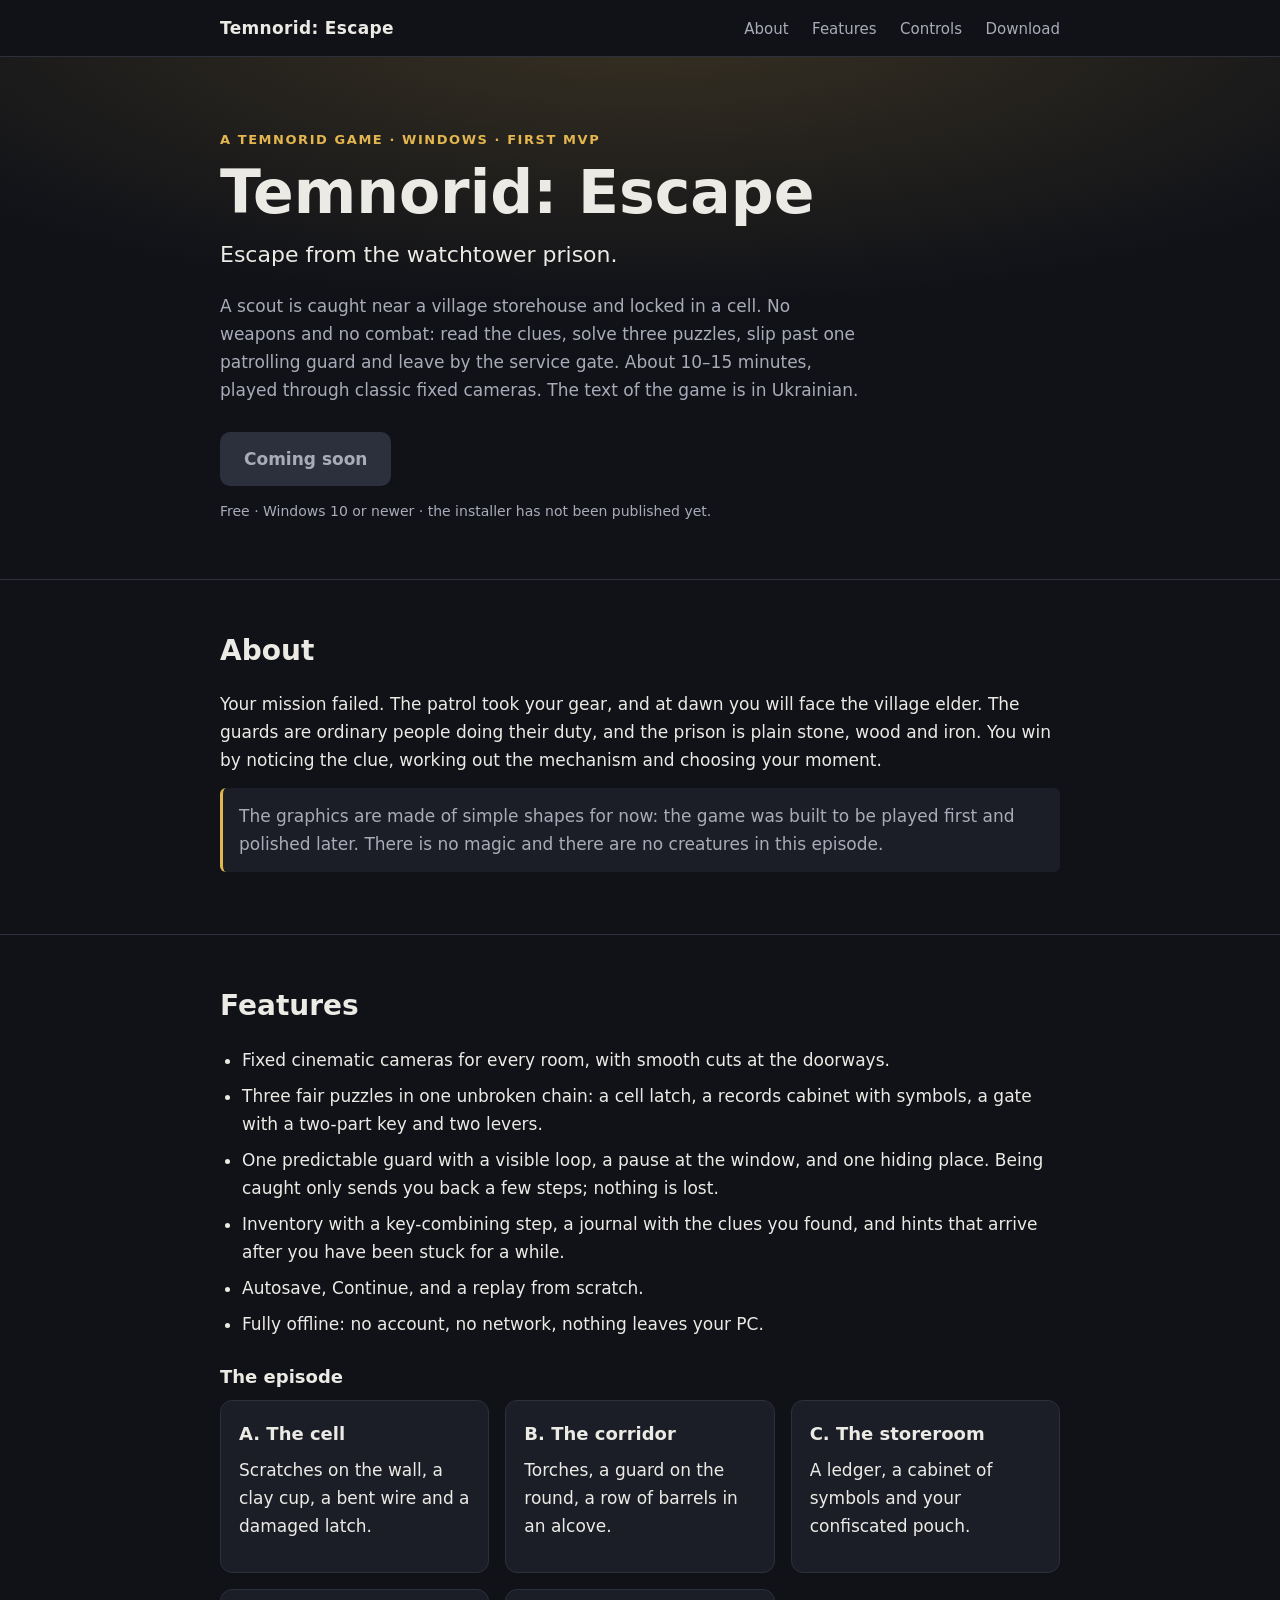
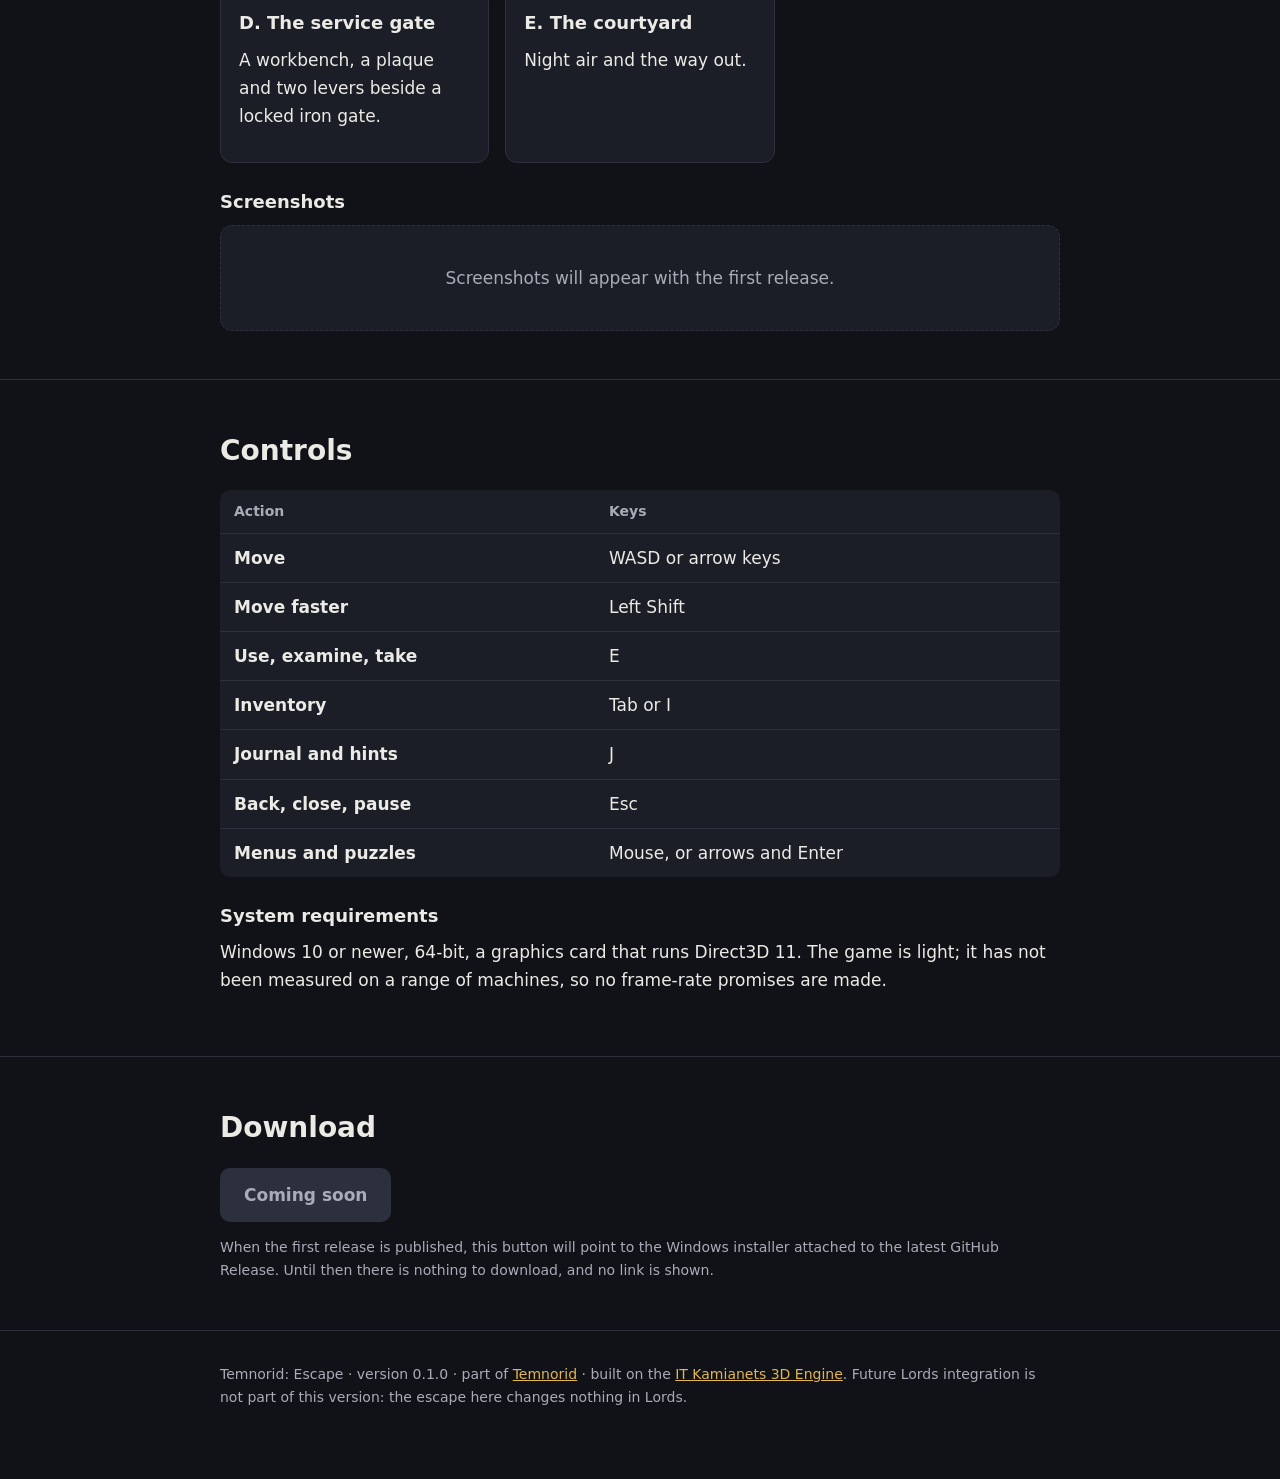
==== docs/index.html @ 3f3fd8db "Initial release of Temnorid escape" ====
<!doctype html>
<html lang="en">
<head>
	<meta charset="utf-8">
	<meta name="viewport" content="width=device-width, initial-scale=1">
	<title>Temnorid: Escape</title>
	<meta name="description" content="Temnorid: Escape is a short offline adventure: a captured scout escapes a watchtower prison through clues, three puzzles and one patrolling guard, seen through fixed cinematic cameras. No weapons, no combat.">
	<link rel="canonical" href="https://escape.temnorid.com/">
	<meta property="og:type" content="website">
	<meta property="og:title" content="Temnorid: Escape">
	<meta property="og:description" content="Escape from the watchtower prison.">
	<meta property="og:url" content="https://escape.temnorid.com/">
	<meta name="theme-color" content="#101218">
	<style>
		:root { --accent: #e3b64f; --bg: #101218; --panel: #1b1e27; --line: #2c303c; --text: #eceae4; --muted: #a9acb8; }
		* { box-sizing: border-box; }
		html { scroll-behavior: smooth; }
		body { margin: 0; background: var(--bg); color: var(--text); font: 17px/1.65 system-ui, -apple-system, "Segoe UI", Roboto, sans-serif; }
		a { color: var(--accent); }
		.wrap { max-width: 880px; margin: 0 auto; padding: 0 20px; }
		header.site { border-bottom: 1px solid var(--line); }
		header.site .wrap { display: flex; align-items: center; justify-content: space-between; padding-top: 14px; padding-bottom: 14px; }
		.brand { font-weight: 700; color: var(--text); text-decoration: none; letter-spacing: .02em; }
		nav a { margin-left: 18px; color: var(--muted); text-decoration: none; font-size: 15px; }
		nav a:hover { color: var(--text); }
		.hero { padding: 72px 0 56px; border-bottom: 1px solid var(--line); background: radial-gradient(900px 300px at 50% -10%, color-mix(in srgb, var(--accent) 20%, transparent), transparent); }
		.eyebrow { color: var(--accent); font-weight: 700; letter-spacing: .12em; text-transform: uppercase; font-size: 13px; margin: 0 0 10px; }
		h1 { font-size: clamp(36px, 7vw, 60px); line-height: 1.08; margin: 0 0 12px; }
		.tagline { font-size: 22px; margin: 0 0 18px; }
		.lead { color: var(--muted); max-width: 640px; margin: 0 0 28px; }
		.btn { display: inline-block; background: var(--accent); color: #101218; font-weight: 700; padding: 13px 24px; border-radius: 10px; text-decoration: none; }
		.btn[aria-disabled="true"] { background: var(--line); color: var(--muted); cursor: not-allowed; }
		.fine { color: var(--muted); font-size: 14px; margin: 14px 0 0; }
		section { padding: 48px 0; border-bottom: 1px solid var(--line); }
		h2 { font-size: 28px; margin: 0 0 16px; }
		h3 { font-size: 18px; margin: 24px 0 8px; }
		p { margin: 0 0 14px; }
		ol, ul { padding-left: 22px; margin: 0 0 14px; }
		li { margin-bottom: 8px; }
		table { width: 100%; border-collapse: collapse; background: var(--panel); border-radius: 10px; overflow: hidden; }
		th, td { text-align: left; padding: 10px 14px; border-bottom: 1px solid var(--line); vertical-align: top; }
		th { color: var(--muted); font-weight: 600; font-size: 14px; }
		tr:last-child td { border-bottom: 0; }
		td:first-child { white-space: nowrap; font-weight: 600; }
		.cards { display: grid; gap: 16px; grid-template-columns: repeat(auto-fit, minmax(230px, 1fr)); }
		.card { background: var(--panel); border: 1px solid var(--line); border-radius: 12px; padding: 18px; }
		.card h3 { margin-top: 0; }
		.shot { background: var(--panel); border: 1px dashed var(--line); border-radius: 12px; padding: 38px 18px; text-align: center; color: var(--muted); }
		.note { background: var(--panel); border-left: 3px solid var(--accent); padding: 14px 16px; border-radius: 6px; color: var(--muted); }
		footer { padding: 32px 0 56px; color: var(--muted); font-size: 14px; }
		:focus-visible { outline: 2px solid var(--accent); outline-offset: 3px; }
		@media (max-width: 560px) { nav a:not(:last-child) { display: none; } }
	</style>
</head>
<body>
	<header class="site">
		<div class="wrap">
			<a class="brand" href="./">Temnorid: Escape</a>
			<nav aria-label="Main menu">
				<a href="#about">About</a>
				<a href="#features">Features</a>
				<a href="#controls">Controls</a>
				<a href="#download">Download</a>
			</nav>
		</div>
	</header>

	<main>
		<div class="hero">
			<div class="wrap">
				<p class="eyebrow">A Temnorid game · Windows · first MVP</p>
				<h1>Temnorid: Escape</h1>
				<p class="tagline">Escape from the watchtower prison.</p>
				<p class="lead">A scout is caught near a village storehouse and locked in a cell. No weapons and no combat: read the clues, solve three puzzles, slip past one patrolling guard and leave by the service gate. About 10–15 minutes, played through classic fixed cameras. The text of the game is in Ukrainian.</p>
				<a class="btn" href="#download" aria-disabled="true">Coming soon</a>
				<p class="fine">Free · Windows 10 or newer · the installer has not been published yet.</p>
			</div>
		</div>

		<section id="about">
			<div class="wrap">
				<h2>About</h2>
				<p>Your mission failed. The patrol took your gear, and at dawn you will face the village elder. The guards are ordinary people doing their duty, and the prison is plain stone, wood and iron. You win by noticing the clue, working out the mechanism and choosing your moment.</p>
				<p class="note">The graphics are made of simple shapes for now: the game was built to be played first and polished later. There is no magic and there are no creatures in this episode.</p>
			</div>
		</section>

		<section id="features">
			<div class="wrap">
				<h2>Features</h2>
				<ul>
					<li>Fixed cinematic cameras for every room, with smooth cuts at the doorways.</li>
					<li>Three fair puzzles in one unbroken chain: a cell latch, a records cabinet with symbols, a gate with a two-part key and two levers.</li>
					<li>One predictable guard with a visible loop, a pause at the window, and one hiding place. Being caught only sends you back a few steps; nothing is lost.</li>
					<li>Inventory with a key-combining step, a journal with the clues you found, and hints that arrive after you have been stuck for a while.</li>
					<li>Autosave, Continue, and a replay from scratch.</li>
					<li>Fully offline: no account, no network, nothing leaves your PC.</li>
				</ul>
				<h3>The episode</h3>
				<div class="cards">
					<div class="card"><h3>A. The cell</h3><p>Scratches on the wall, a clay cup, a bent wire and a damaged latch.</p></div>
					<div class="card"><h3>B. The corridor</h3><p>Torches, a guard on the round, a row of barrels in an alcove.</p></div>
					<div class="card"><h3>C. The storeroom</h3><p>A ledger, a cabinet of symbols and your confiscated pouch.</p></div>
					<div class="card"><h3>D. The service gate</h3><p>A workbench, a plaque and two levers beside a locked iron gate.</p></div>
					<div class="card"><h3>E. The courtyard</h3><p>Night air and the way out.</p></div>
				</div>
				<h3>Screenshots</h3>
				<div class="shot">Screenshots will appear with the first release.</div>
			</div>
		</section>

		<section id="controls">
			<div class="wrap">
				<h2>Controls</h2>
				<table>
					<thead><tr><th>Action</th><th>Keys</th></tr></thead>
					<tbody>
						<tr><td>Move</td><td>WASD or arrow keys</td></tr>
						<tr><td>Move faster</td><td>Left Shift</td></tr>
						<tr><td>Use, examine, take</td><td>E</td></tr>
						<tr><td>Inventory</td><td>Tab or I</td></tr>
						<tr><td>Journal and hints</td><td>J</td></tr>
						<tr><td>Back, close, pause</td><td>Esc</td></tr>
						<tr><td>Menus and puzzles</td><td>Mouse, or arrows and Enter</td></tr>
					</tbody>
				</table>
				<h3>System requirements</h3>
				<p>Windows 10 or newer, 64-bit, a graphics card that runs Direct3D 11. The game is light; it has not been measured on a range of machines, so no frame-rate promises are made.</p>
			</div>
		</section>

		<section id="download">
			<div class="wrap">
				<h2>Download</h2>
				<p><a class="btn" href="#download" aria-disabled="true">Coming soon</a></p>
				<p class="fine">When the first release is published, this button will point to the Windows installer attached to the latest GitHub Release. Until then there is nothing to download, and no link is shown.</p>
			</div>
		</section>
	</main>

	<footer>
		<div class="wrap">
			<p>Temnorid: Escape · version 0.1.0 · part of <a href="https://temnorid.com">Temnorid</a> · built on the <a href="https://3d.itkamianets.com">IT Kamianets 3D Engine</a>. Future Lords integration is not part of this version: the escape here changes nothing in Lords.</p>
		</div>
	</footer>
</body>
</html>
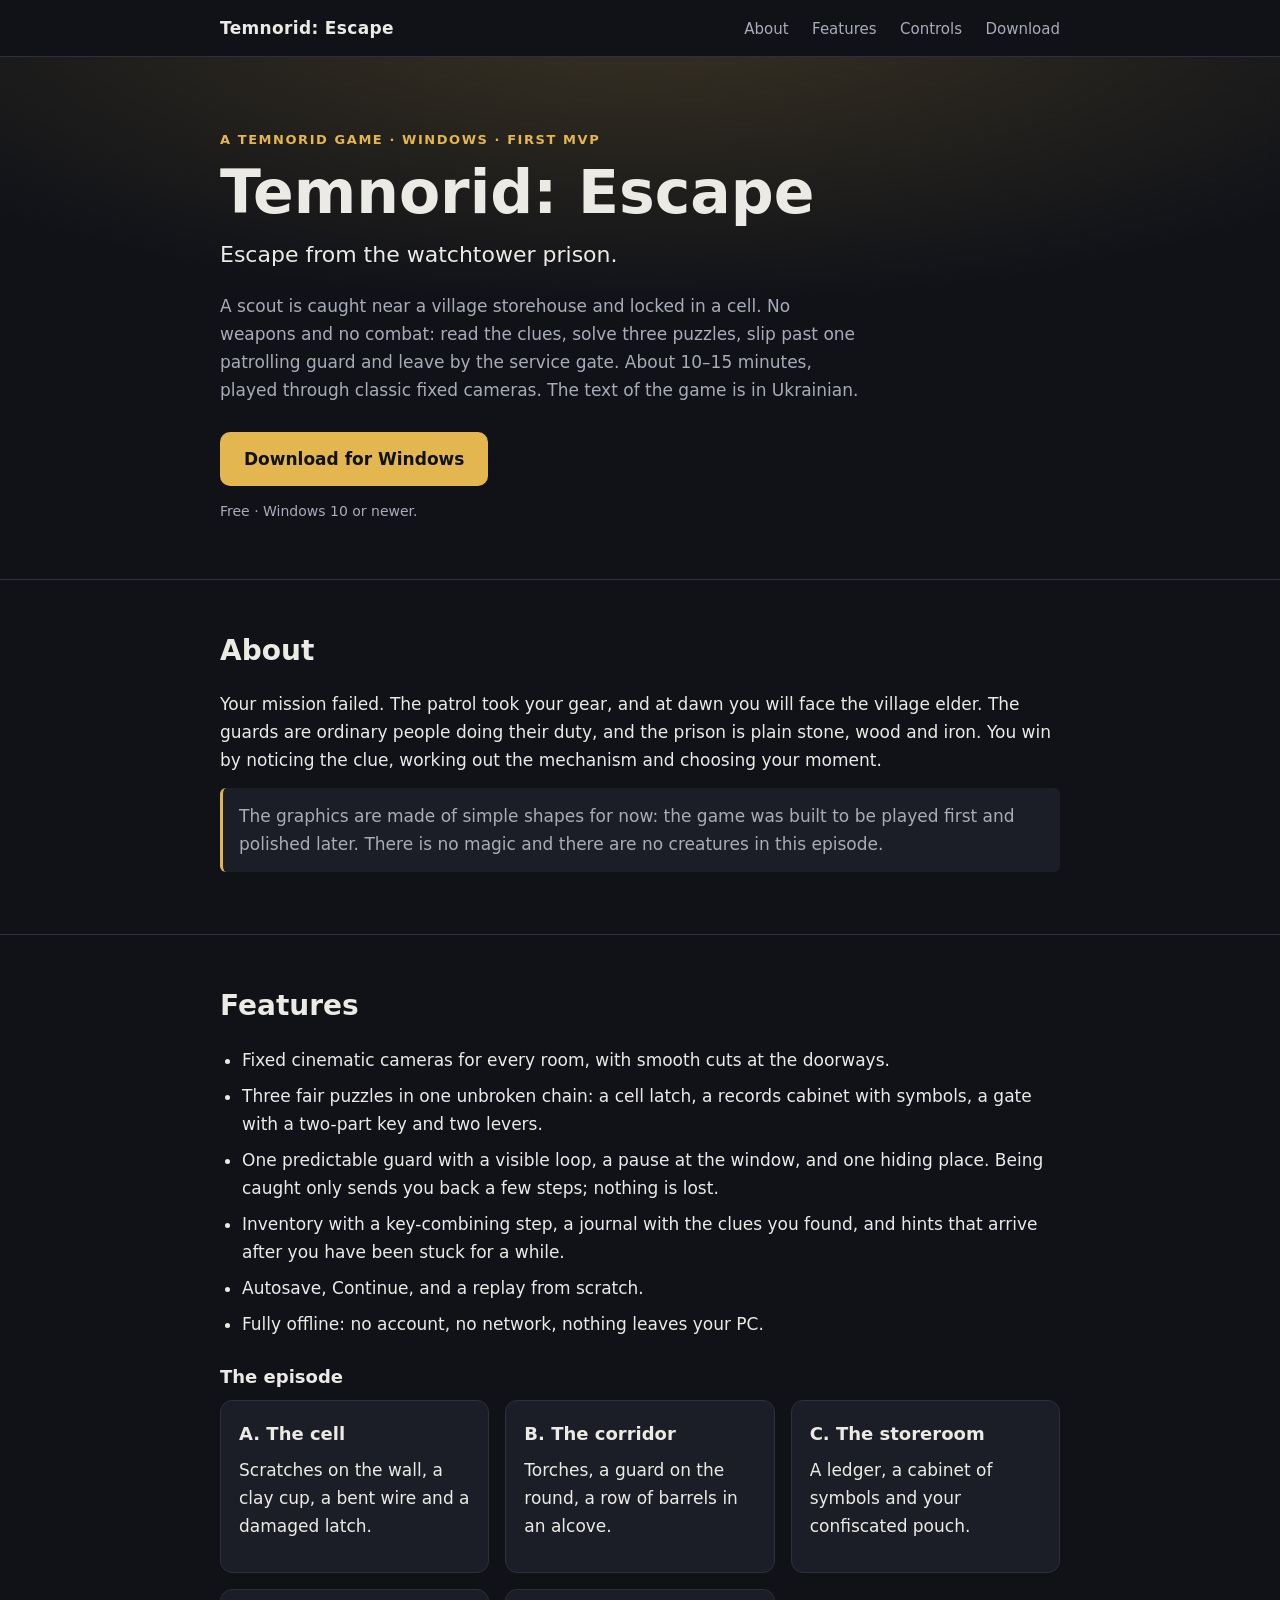
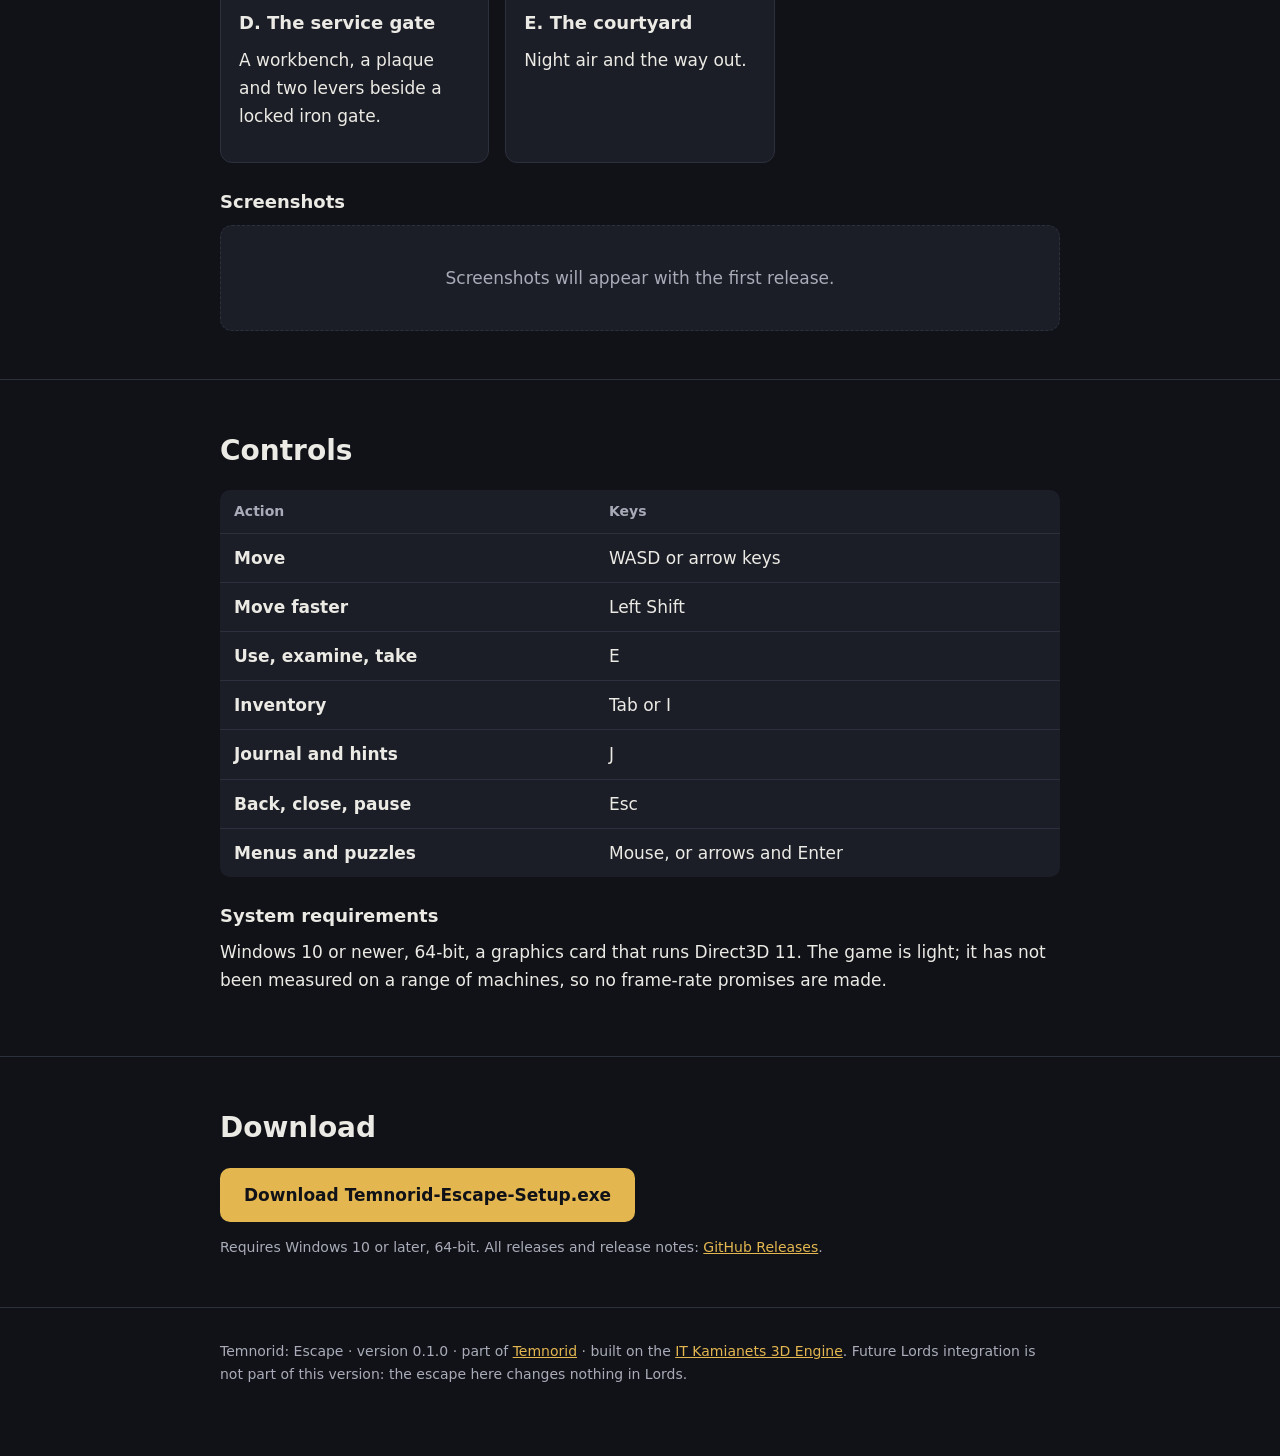
==== commit c56124fa: "Point the download button at the published v0.1.0 release" ====
--- a/docs/index.html
+++ b/docs/index.html
@@ -72,8 +72,8 @@
 				<h1>Temnorid: Escape</h1>
 				<p class="tagline">Escape from the watchtower prison.</p>
 				<p class="lead">A scout is caught near a village storehouse and locked in a cell. No weapons and no combat: read the clues, solve three puzzles, slip past one patrolling guard and leave by the service gate. About 10–15 minutes, played through classic fixed cameras. The text of the game is in Ukrainian.</p>
-				<a class="btn" href="#download" aria-disabled="true">Coming soon</a>
-				<p class="fine">Free · Windows 10 or newer · the installer has not been published yet.</p>
+				<a class="btn" href="https://github.com/WebArtWork/escape.temnorid.com/releases/latest/download/Temnorid-Escape-Setup.exe">Download for Windows</a>
+				<p class="fine">Free · Windows 10 or newer.</p>
 			</div>
 		</div>
 
@@ -132,8 +132,8 @@
 		<section id="download">
 			<div class="wrap">
 				<h2>Download</h2>
-				<p><a class="btn" href="#download" aria-disabled="true">Coming soon</a></p>
-				<p class="fine">When the first release is published, this button will point to the Windows installer attached to the latest GitHub Release. Until then there is nothing to download, and no link is shown.</p>
+				<p><a class="btn" href="https://github.com/WebArtWork/escape.temnorid.com/releases/latest/download/Temnorid-Escape-Setup.exe">Download Temnorid-Escape-Setup.exe</a></p>
+				<p class="fine">Requires Windows 10 or later, 64-bit. All releases and release notes: <a href="https://github.com/WebArtWork/escape.temnorid.com/releases">GitHub Releases</a>.</p>
 			</div>
 		</section>
 	</main>
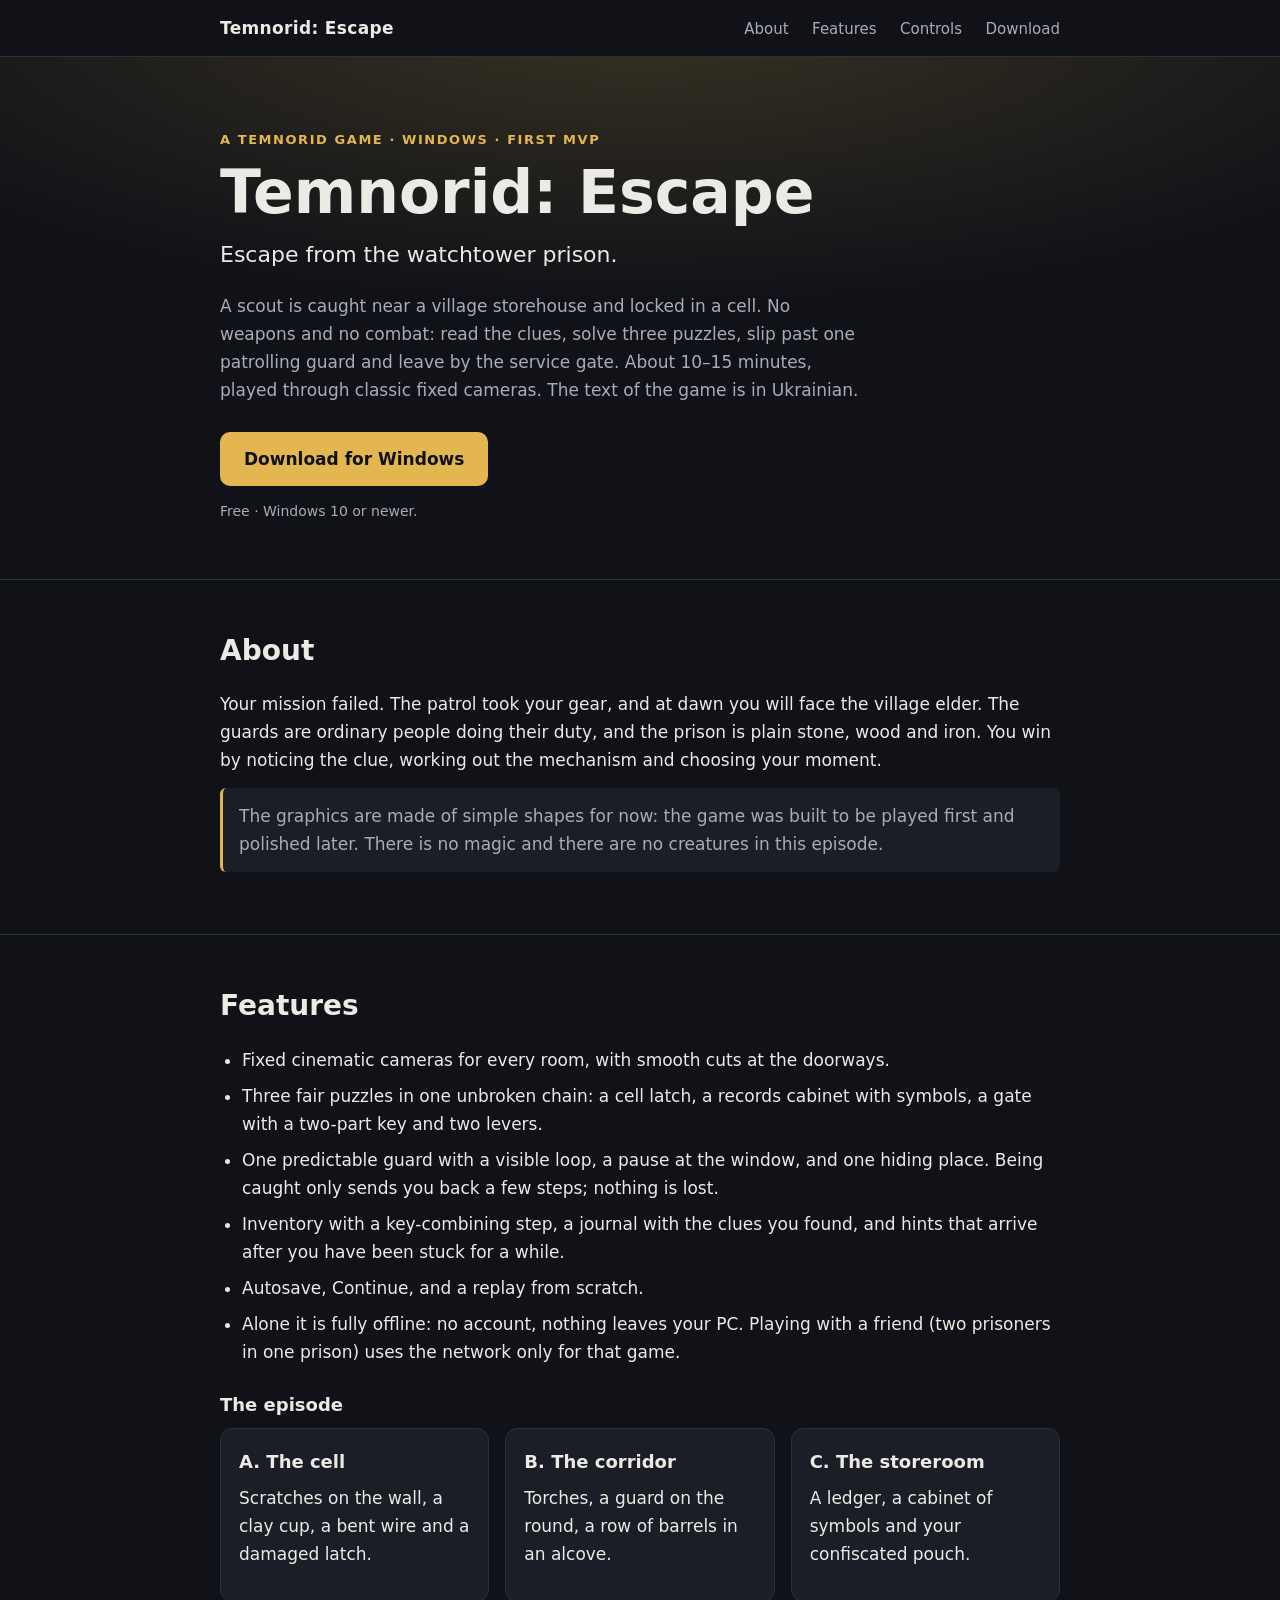
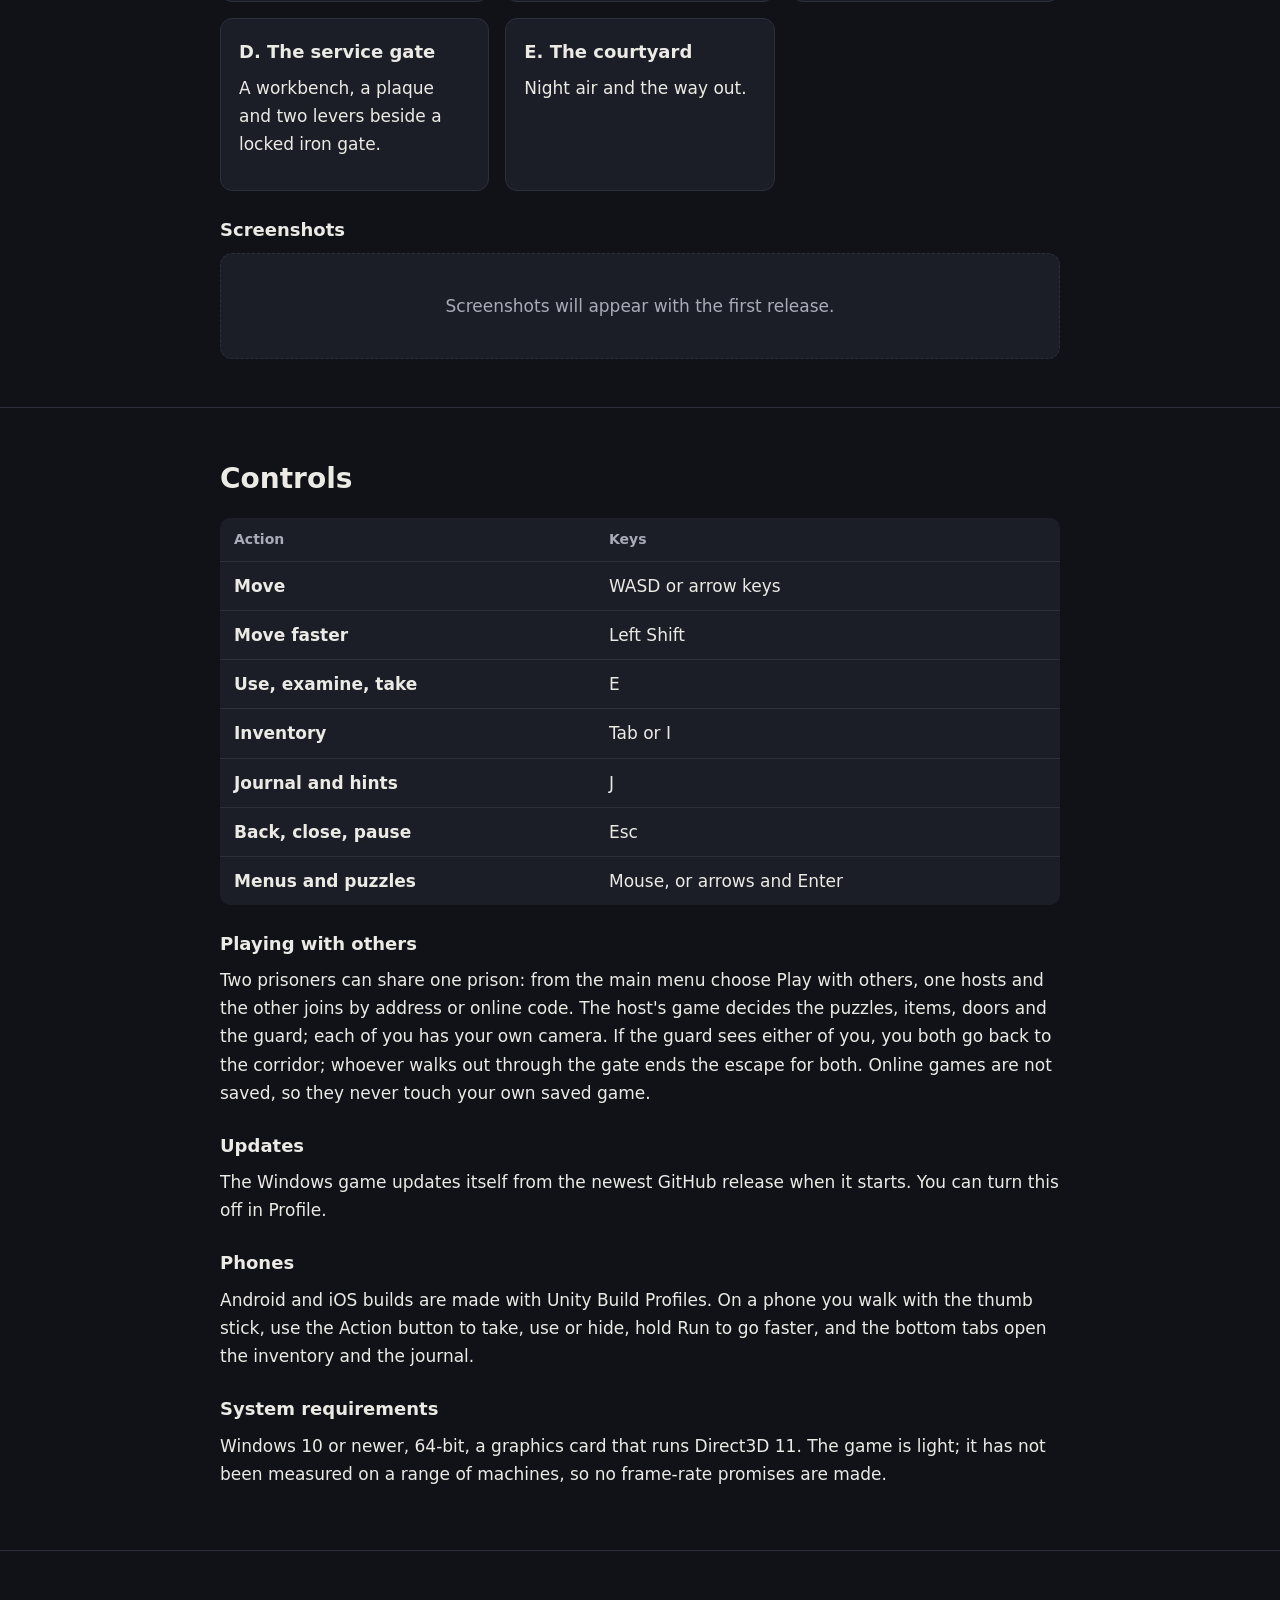
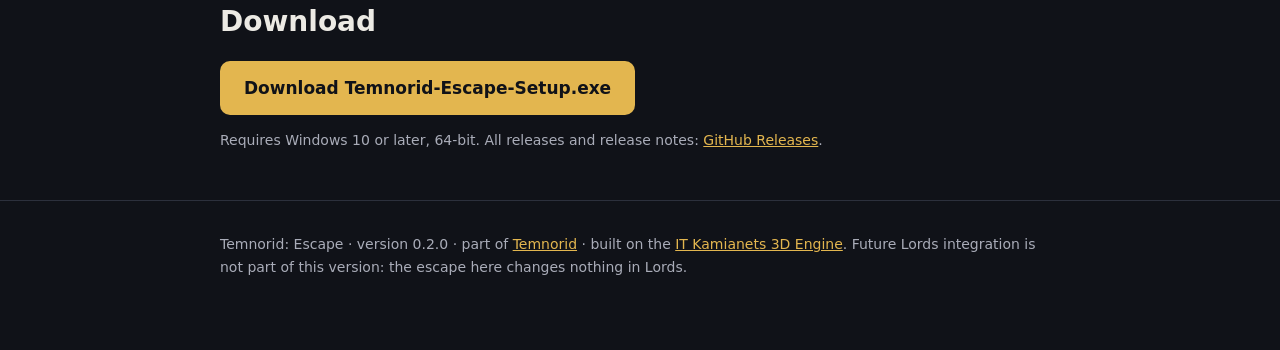
==== commit 123b4074: "0.2.0: Lords-style Boot, Menu and in-game bars, online play with others, touch controls for phones, " ====
--- a/docs/index.html
+++ b/docs/index.html
@@ -4,7 +4,7 @@
 	<meta charset="utf-8">
 	<meta name="viewport" content="width=device-width, initial-scale=1">
 	<title>Temnorid: Escape</title>
-	<meta name="description" content="Temnorid: Escape is a short offline adventure: a captured scout escapes a watchtower prison through clues, three puzzles and one patrolling guard, seen through fixed cinematic cameras. No weapons, no combat.">
+	<meta name="description" content="Temnorid: Escape is a short adventure, alone or with a friend: a captured scout escapes a watchtower prison through clues, three puzzles and one patrolling guard, seen through fixed cinematic cameras. No weapons, no combat.">
 	<link rel="canonical" href="https://escape.temnorid.com/">
 	<meta property="og:type" content="website">
 	<meta property="og:title" content="Temnorid: Escape">
@@ -94,7 +94,7 @@
 					<li>One predictable guard with a visible loop, a pause at the window, and one hiding place. Being caught only sends you back a few steps; nothing is lost.</li>
 					<li>Inventory with a key-combining step, a journal with the clues you found, and hints that arrive after you have been stuck for a while.</li>
 					<li>Autosave, Continue, and a replay from scratch.</li>
-					<li>Fully offline: no account, no network, nothing leaves your PC.</li>
+					<li>Alone it is fully offline: no account, nothing leaves your PC. Playing with a friend (two prisoners in one prison) uses the network only for that game.</li>
 				</ul>
 				<h3>The episode</h3>
 				<div class="cards">
@@ -124,6 +124,12 @@
 						<tr><td>Menus and puzzles</td><td>Mouse, or arrows and Enter</td></tr>
 					</tbody>
 				</table>
+				<h3>Playing with others</h3>
+				<p>Two prisoners can share one prison: from the main menu choose Play with others, one hosts and the other joins by address or online code. The host's game decides the puzzles, items, doors and the guard; each of you has your own camera. If the guard sees either of you, you both go back to the corridor; whoever walks out through the gate ends the escape for both. Online games are not saved, so they never touch your own saved game.</p>
+				<h3>Updates</h3>
+				<p>The Windows game updates itself from the newest GitHub release when it starts. You can turn this off in Profile.</p>
+				<h3>Phones</h3>
+				<p>Android and iOS builds are made with Unity Build Profiles. On a phone you walk with the thumb stick, use the Action button to take, use or hide, hold Run to go faster, and the bottom tabs open the inventory and the journal.</p>
 				<h3>System requirements</h3>
 				<p>Windows 10 or newer, 64-bit, a graphics card that runs Direct3D 11. The game is light; it has not been measured on a range of machines, so no frame-rate promises are made.</p>
 			</div>
@@ -140,7 +146,7 @@
 
 	<footer>
 		<div class="wrap">
-			<p>Temnorid: Escape · version 0.1.0 · part of <a href="https://temnorid.com">Temnorid</a> · built on the <a href="https://3d.itkamianets.com">IT Kamianets 3D Engine</a>. Future Lords integration is not part of this version: the escape here changes nothing in Lords.</p>
+			<p>Temnorid: Escape · version 0.2.0 · part of <a href="https://temnorid.com">Temnorid</a> · built on the <a href="https://3d.itkamianets.com">IT Kamianets 3D Engine</a>. Future Lords integration is not part of this version: the escape here changes nothing in Lords.</p>
 		</div>
 	</footer>
 </body>
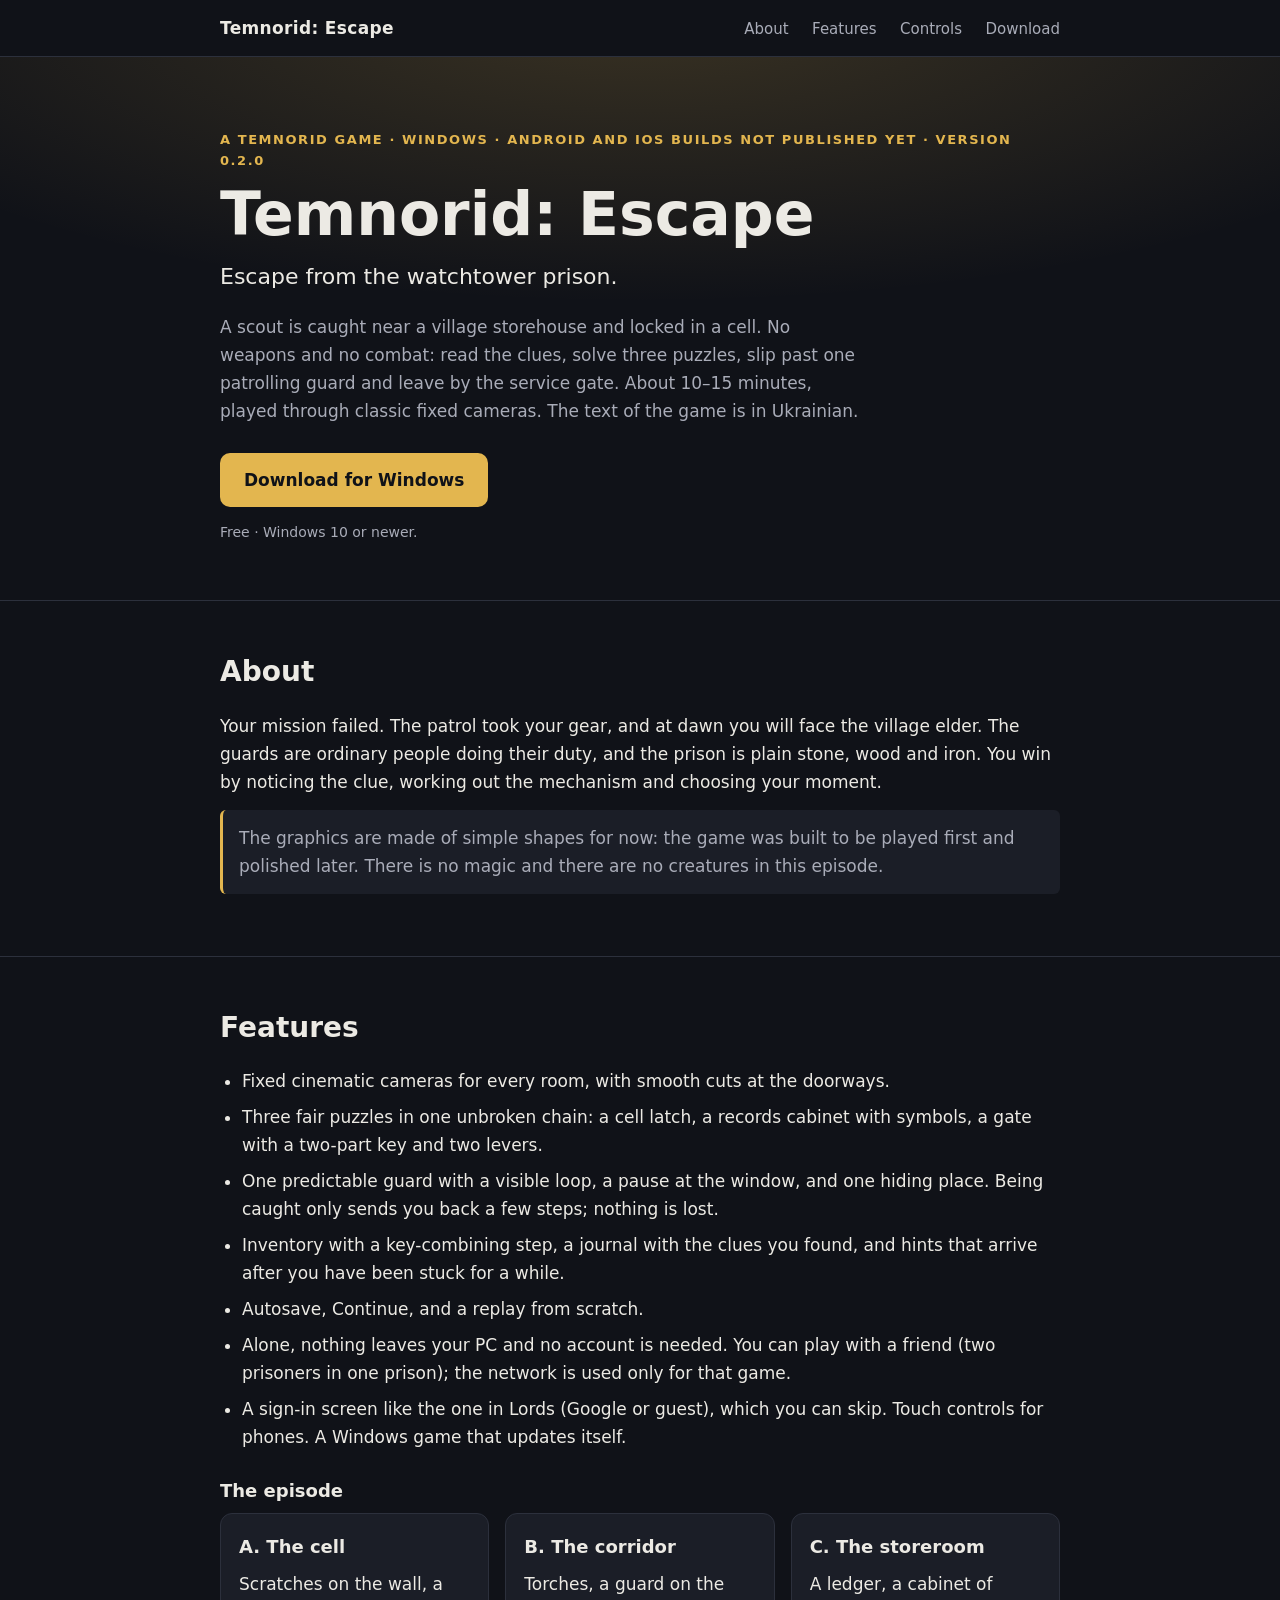
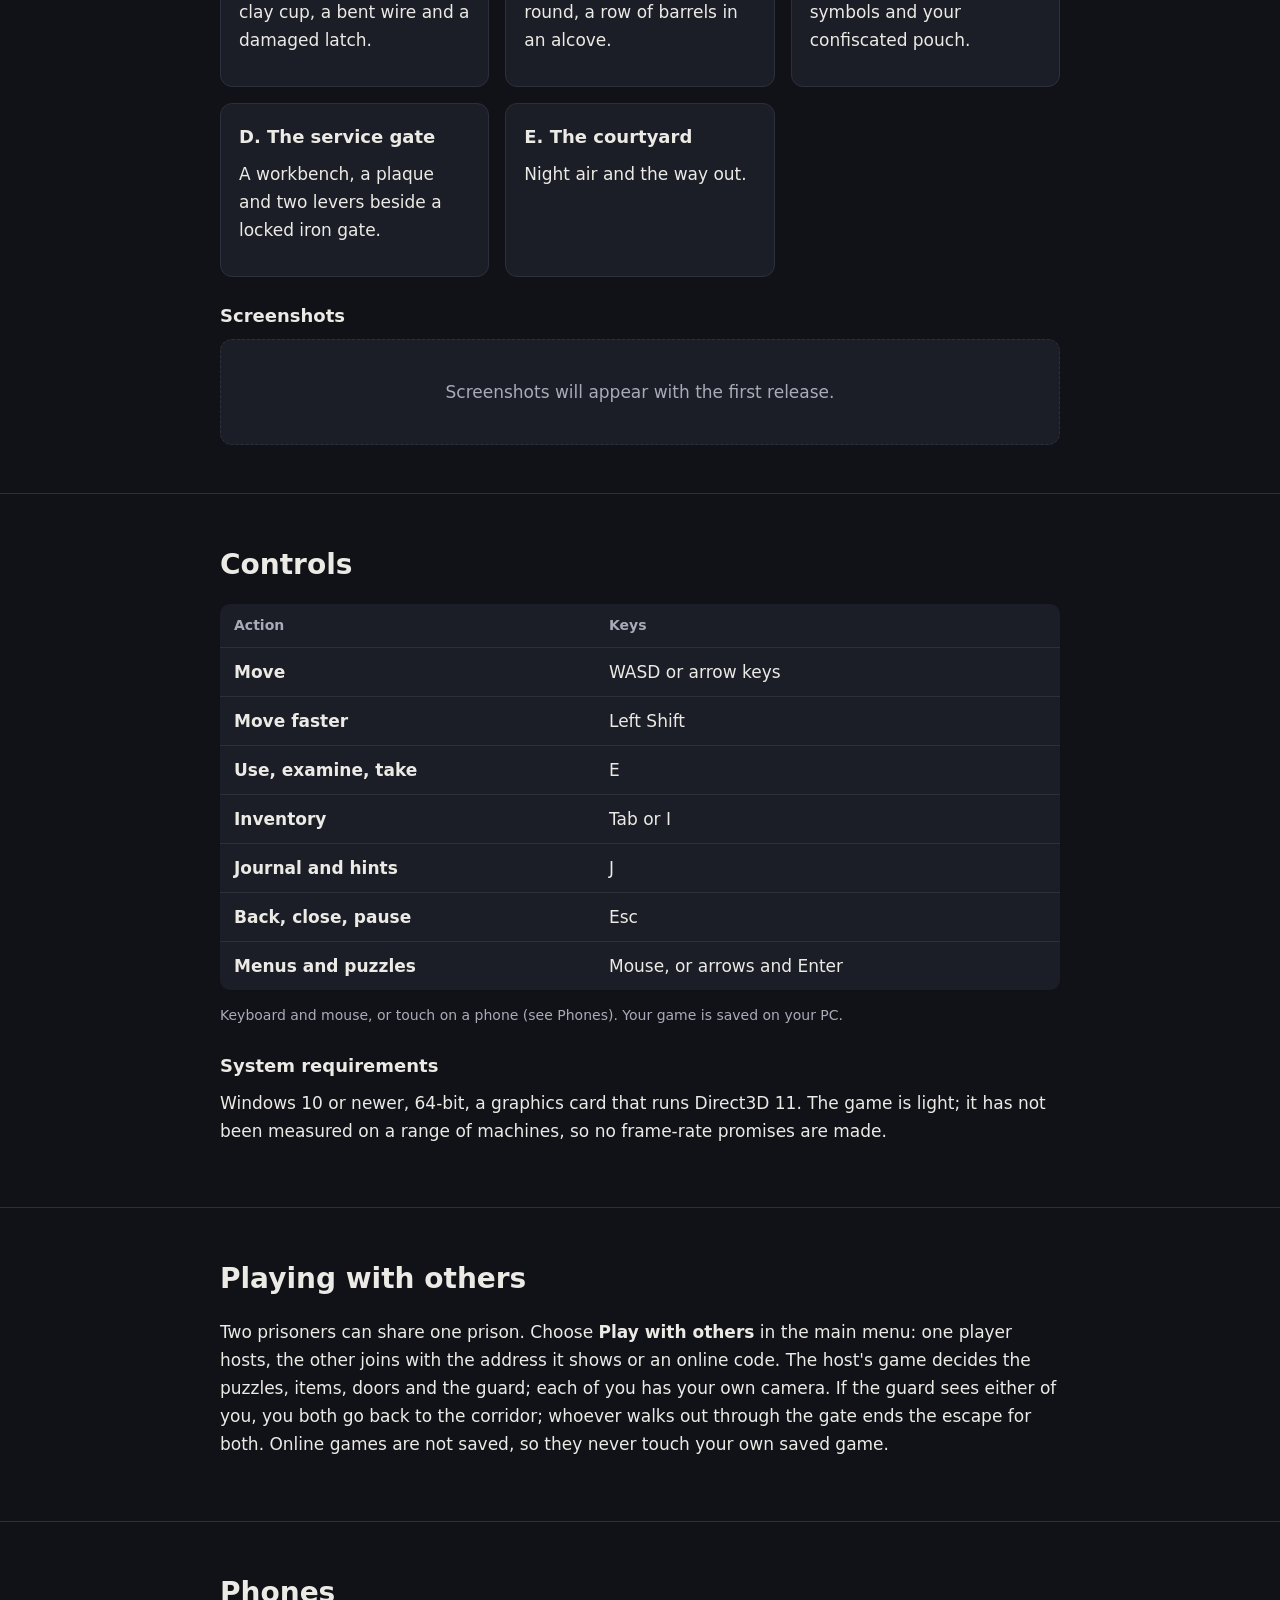
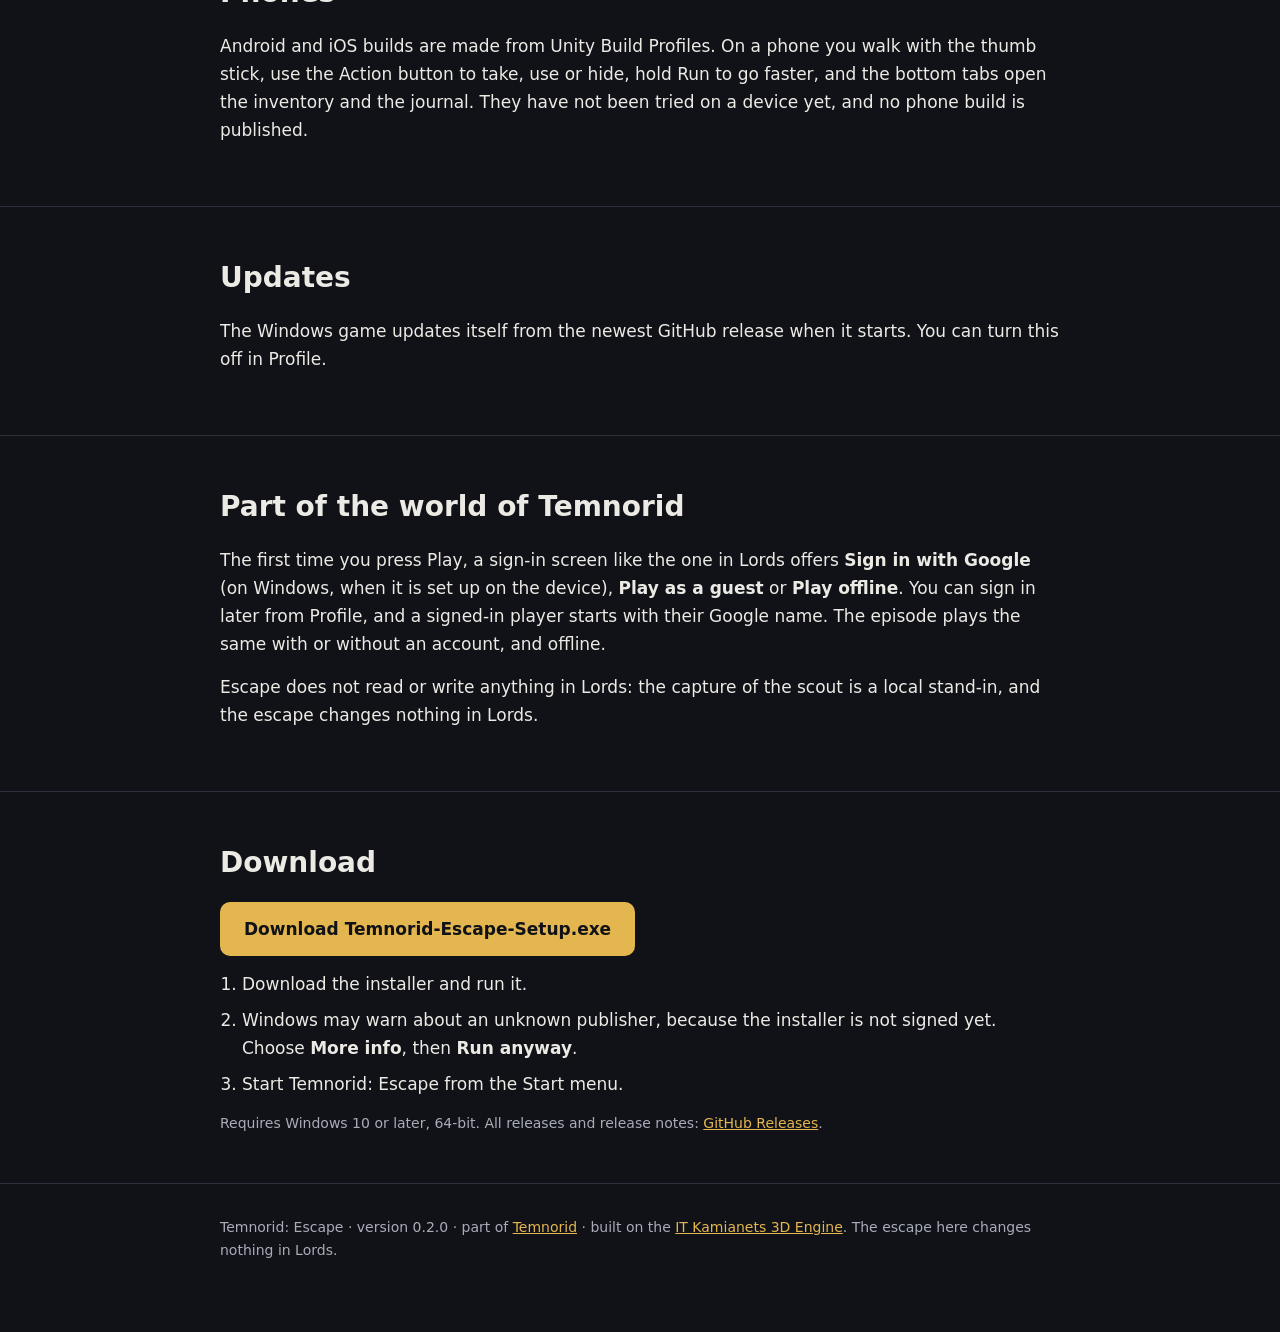
==== commit f78c0335: "Docs page: describe the current menu, online play, phones, updates and sign-in" ====
--- a/docs/index.html
+++ b/docs/index.html
@@ -68,7 +68,7 @@
 	<main>
 		<div class="hero">
 			<div class="wrap">
-				<p class="eyebrow">A Temnorid game · Windows · first MVP</p>
+				<p class="eyebrow">A Temnorid game · Windows · Android and iOS builds not published yet · version 0.2.0</p>
 				<h1>Temnorid: Escape</h1>
 				<p class="tagline">Escape from the watchtower prison.</p>
 				<p class="lead">A scout is caught near a village storehouse and locked in a cell. No weapons and no combat: read the clues, solve three puzzles, slip past one patrolling guard and leave by the service gate. About 10–15 minutes, played through classic fixed cameras. The text of the game is in Ukrainian.</p>
@@ -94,7 +94,8 @@
 					<li>One predictable guard with a visible loop, a pause at the window, and one hiding place. Being caught only sends you back a few steps; nothing is lost.</li>
 					<li>Inventory with a key-combining step, a journal with the clues you found, and hints that arrive after you have been stuck for a while.</li>
 					<li>Autosave, Continue, and a replay from scratch.</li>
-					<li>Alone it is fully offline: no account, nothing leaves your PC. Playing with a friend (two prisoners in one prison) uses the network only for that game.</li>
+					<li>Alone, nothing leaves your PC and no account is needed. You can play with a friend (two prisoners in one prison); the network is used only for that game.</li>
+					<li>A sign-in screen like the one in Lords (Google or guest), which you can skip. Touch controls for phones. A Windows game that updates itself.</li>
 				</ul>
 				<h3>The episode</h3>
 				<div class="cards">
@@ -124,14 +125,38 @@
 						<tr><td>Menus and puzzles</td><td>Mouse, or arrows and Enter</td></tr>
 					</tbody>
 				</table>
-				<h3>Playing with others</h3>
-				<p>Two prisoners can share one prison: from the main menu choose Play with others, one hosts and the other joins by address or online code. The host's game decides the puzzles, items, doors and the guard; each of you has your own camera. If the guard sees either of you, you both go back to the corridor; whoever walks out through the gate ends the escape for both. Online games are not saved, so they never touch your own saved game.</p>
-				<h3>Updates</h3>
-				<p>The Windows game updates itself from the newest GitHub release when it starts. You can turn this off in Profile.</p>
-				<h3>Phones</h3>
-				<p>Android and iOS builds are made with Unity Build Profiles. On a phone you walk with the thumb stick, use the Action button to take, use or hide, hold Run to go faster, and the bottom tabs open the inventory and the journal.</p>
+				<p class="fine">Keyboard and mouse, or touch on a phone (see Phones). Your game is saved on your PC.</p>
 				<h3>System requirements</h3>
 				<p>Windows 10 or newer, 64-bit, a graphics card that runs Direct3D 11. The game is light; it has not been measured on a range of machines, so no frame-rate promises are made.</p>
+			</div>
+		</section>
+
+		<section id="others">
+			<div class="wrap">
+				<h2>Playing with others</h2>
+				<p>Two prisoners can share one prison. Choose <strong>Play with others</strong> in the main menu: one player hosts, the other joins with the address it shows or an online code. The host's game decides the puzzles, items, doors and the guard; each of you has your own camera. If the guard sees either of you, you both go back to the corridor; whoever walks out through the gate ends the escape for both. Online games are not saved, so they never touch your own saved game.</p>
+			</div>
+		</section>
+
+		<section id="phones">
+			<div class="wrap">
+				<h2>Phones</h2>
+				<p>Android and iOS builds are made from Unity Build Profiles. On a phone you walk with the thumb stick, use the Action button to take, use or hide, hold Run to go faster, and the bottom tabs open the inventory and the journal. They have not been tried on a device yet, and no phone build is published.</p>
+			</div>
+		</section>
+
+		<section id="updates">
+			<div class="wrap">
+				<h2>Updates</h2>
+				<p>The Windows game updates itself from the newest GitHub release when it starts. You can turn this off in Profile.</p>
+			</div>
+		</section>
+
+		<section id="lords">
+			<div class="wrap">
+				<h2>Part of the world of Temnorid</h2>
+				<p>The first time you press Play, a sign-in screen like the one in Lords offers <strong>Sign in with Google</strong> (on Windows, when it is set up on the device), <strong>Play as a guest</strong> or <strong>Play offline</strong>. You can sign in later from Profile, and a signed-in player starts with their Google name. The episode plays the same with or without an account, and offline.</p>
+				<p>Escape does not read or write anything in Lords: the capture of the scout is a local stand-in, and the escape changes nothing in Lords.</p>
 			</div>
 		</section>
 
@@ -139,6 +164,11 @@
 			<div class="wrap">
 				<h2>Download</h2>
 				<p><a class="btn" href="https://github.com/WebArtWork/escape.temnorid.com/releases/latest/download/Temnorid-Escape-Setup.exe">Download Temnorid-Escape-Setup.exe</a></p>
+				<ol>
+					<li>Download the installer and run it.</li>
+					<li>Windows may warn about an unknown publisher, because the installer is not signed yet. Choose <strong>More info</strong>, then <strong>Run anyway</strong>.</li>
+					<li>Start Temnorid: Escape from the Start menu.</li>
+				</ol>
 				<p class="fine">Requires Windows 10 or later, 64-bit. All releases and release notes: <a href="https://github.com/WebArtWork/escape.temnorid.com/releases">GitHub Releases</a>.</p>
 			</div>
 		</section>
@@ -146,7 +176,7 @@
 
 	<footer>
 		<div class="wrap">
-			<p>Temnorid: Escape · version 0.2.0 · part of <a href="https://temnorid.com">Temnorid</a> · built on the <a href="https://3d.itkamianets.com">IT Kamianets 3D Engine</a>. Future Lords integration is not part of this version: the escape here changes nothing in Lords.</p>
+			<p>Temnorid: Escape · version 0.2.0 · part of <a href="https://temnorid.com">Temnorid</a> · built on the <a href="https://3d.itkamianets.com">IT Kamianets 3D Engine</a>. The escape here changes nothing in Lords.</p>
 		</div>
 	</footer>
 </body>
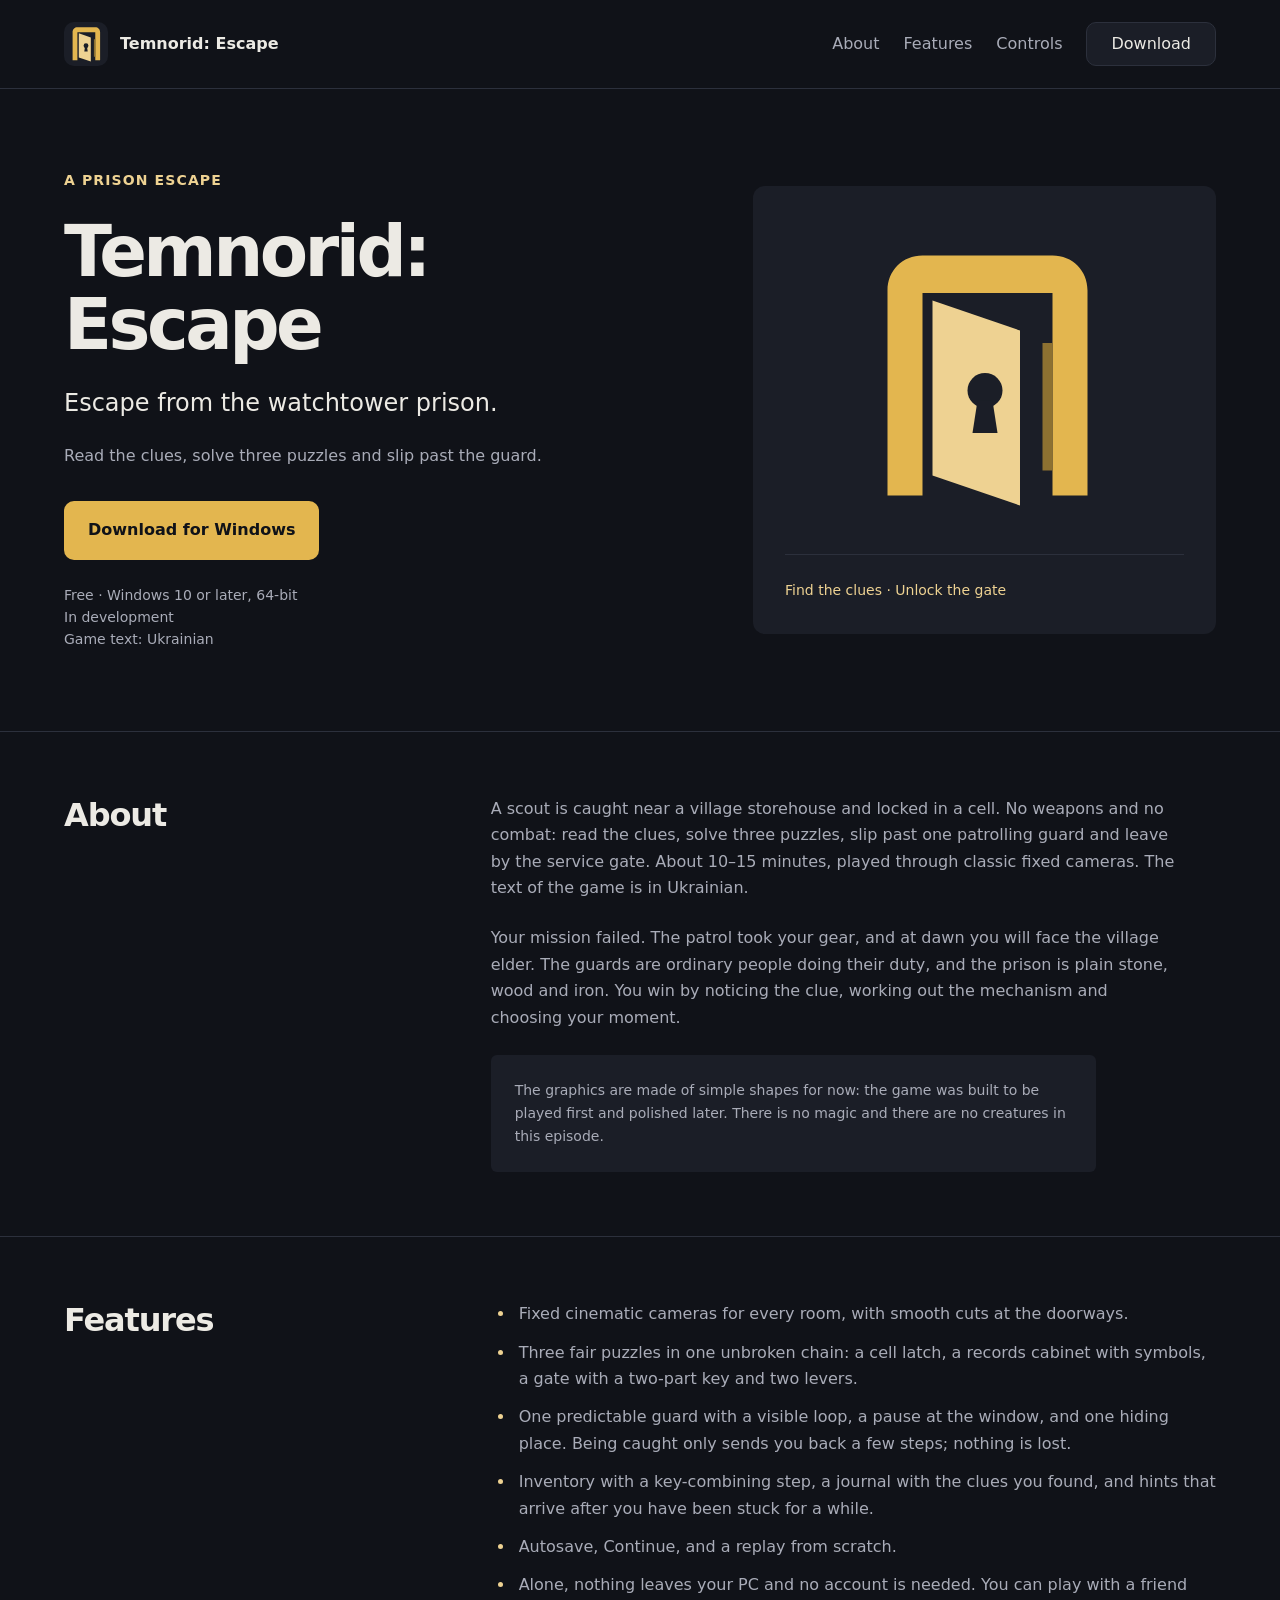
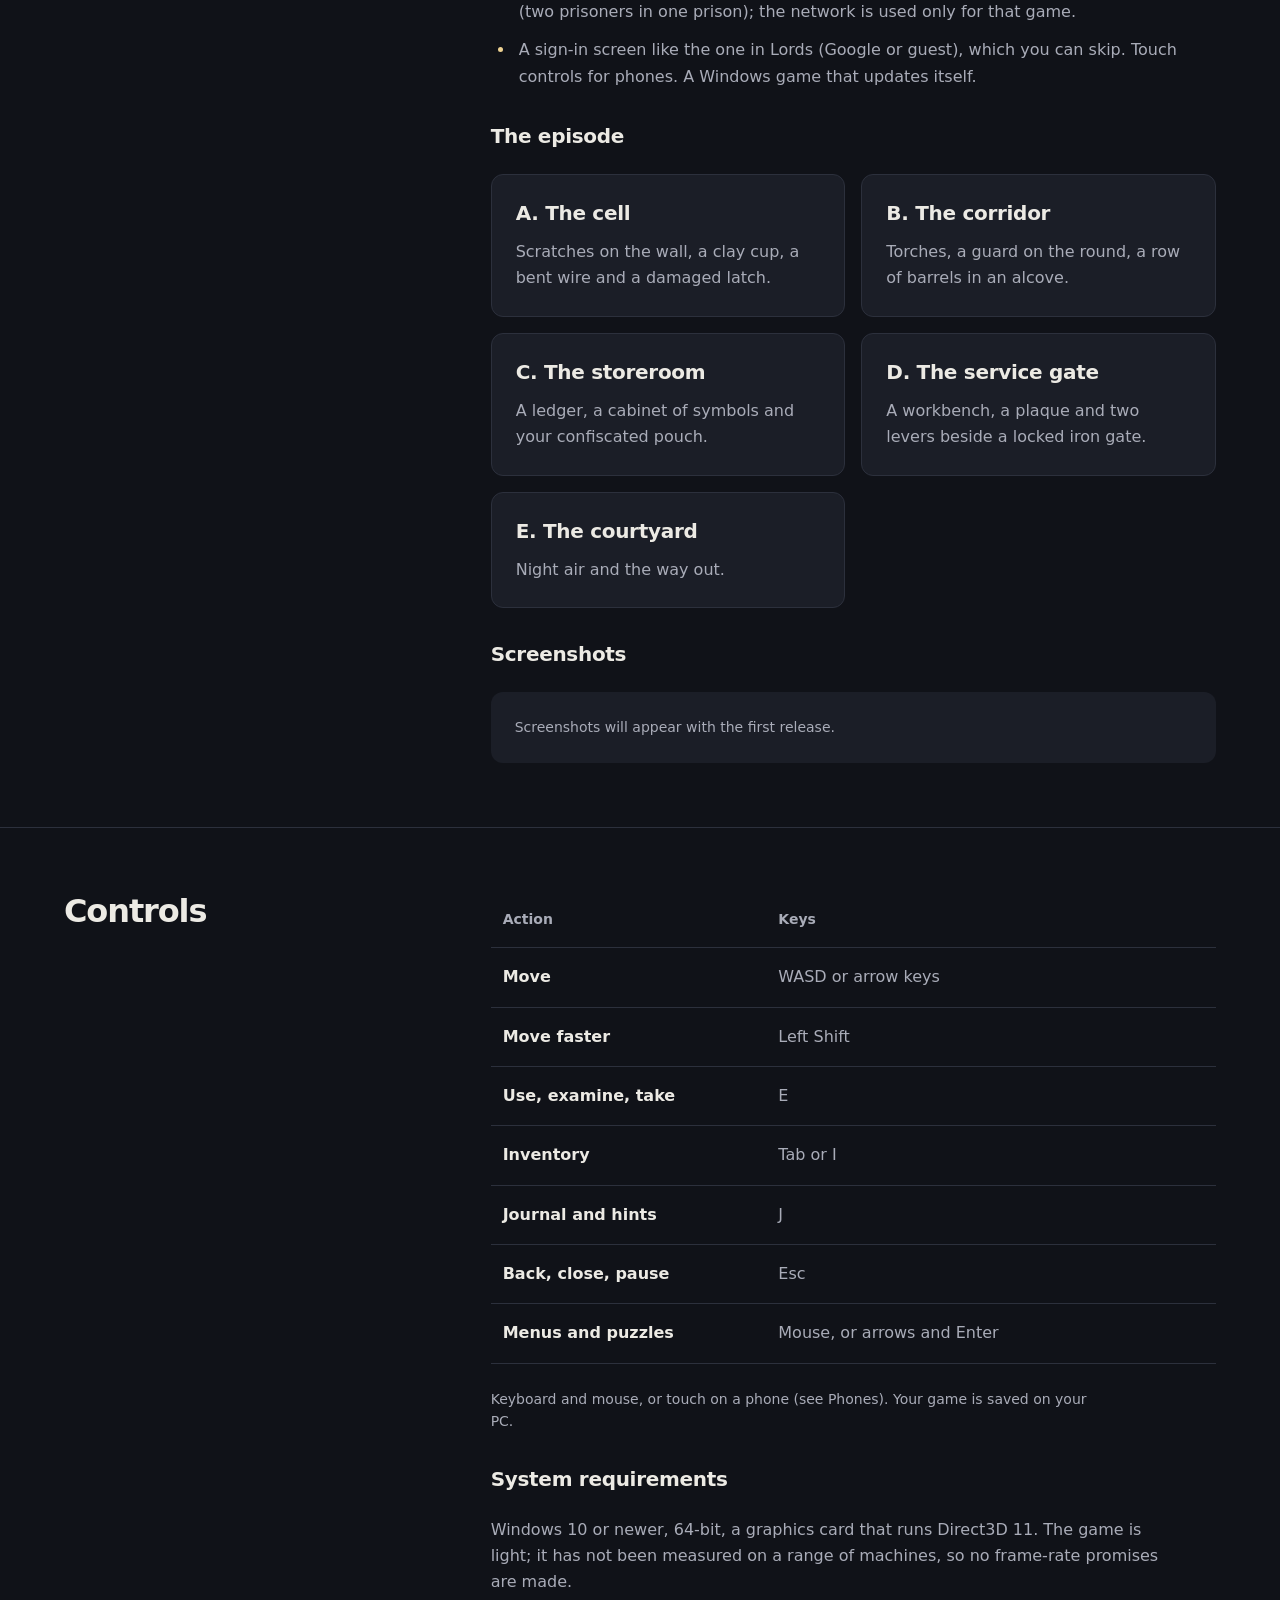
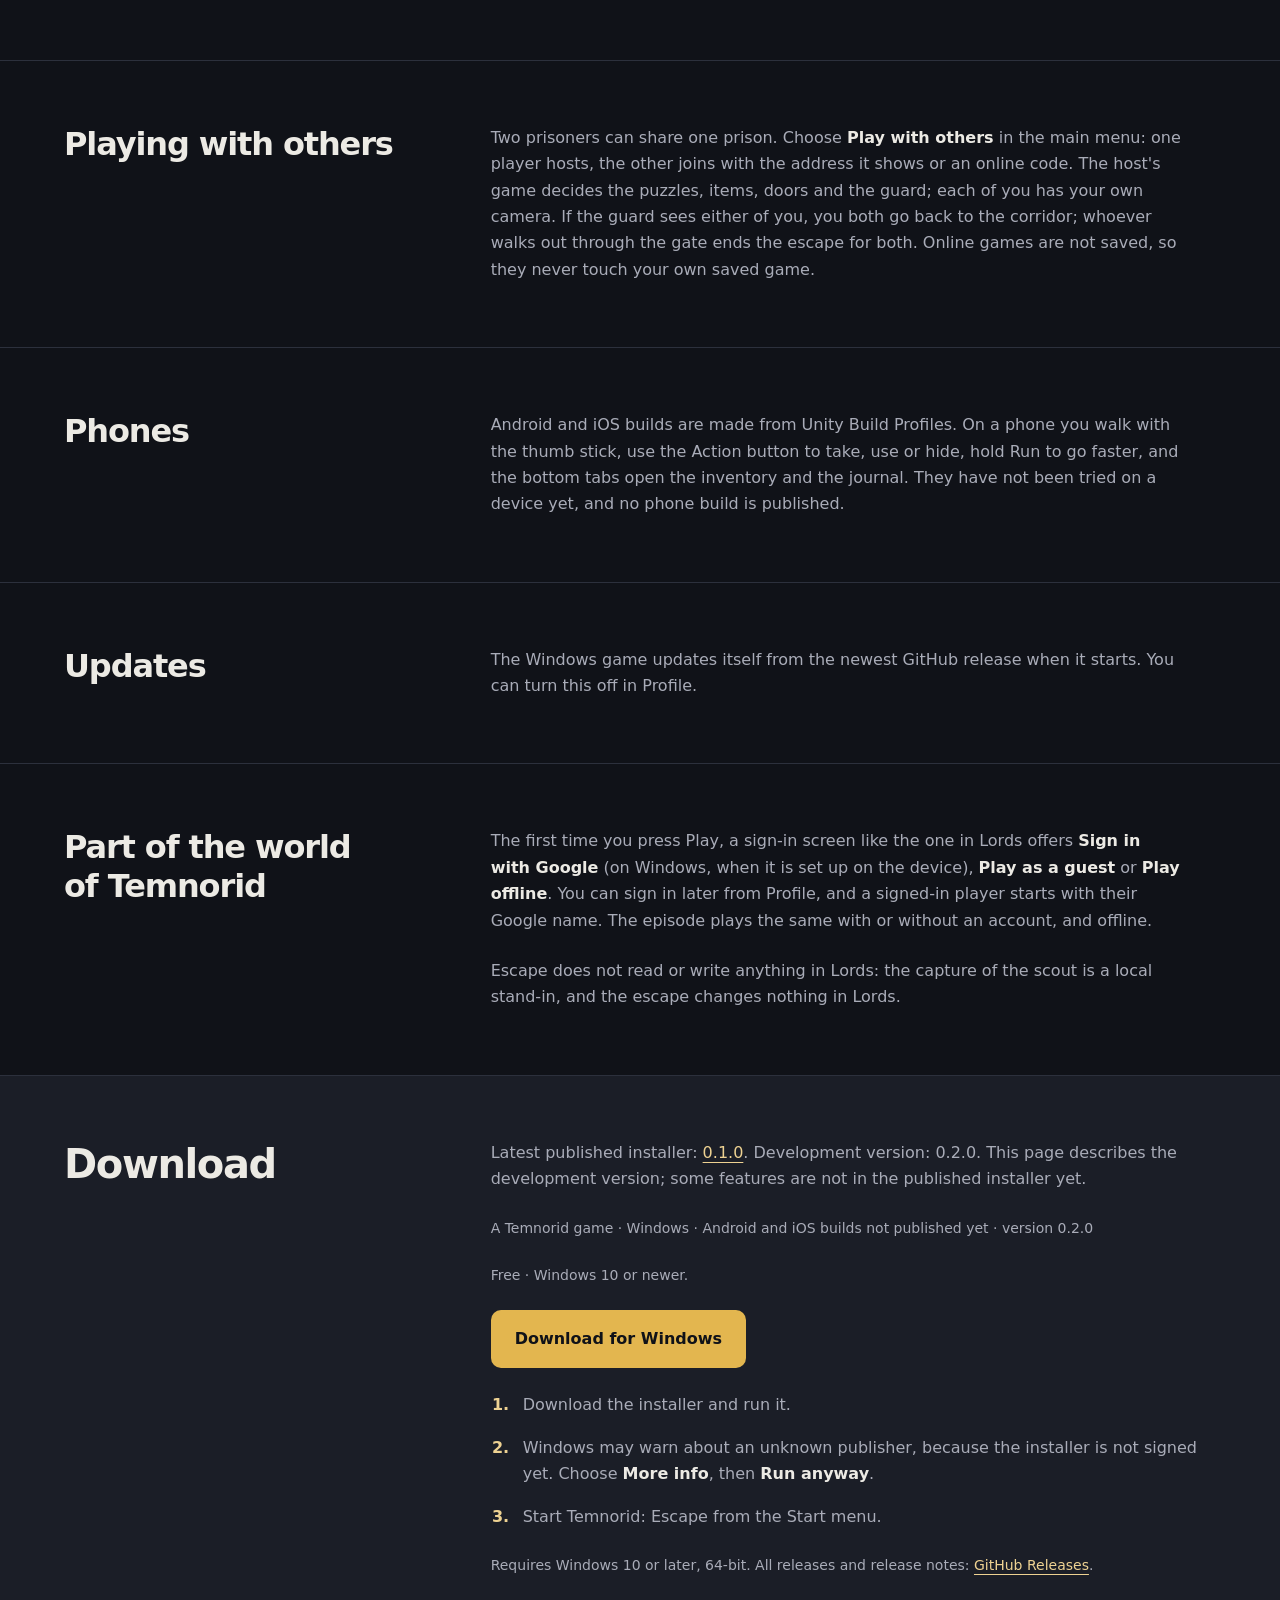
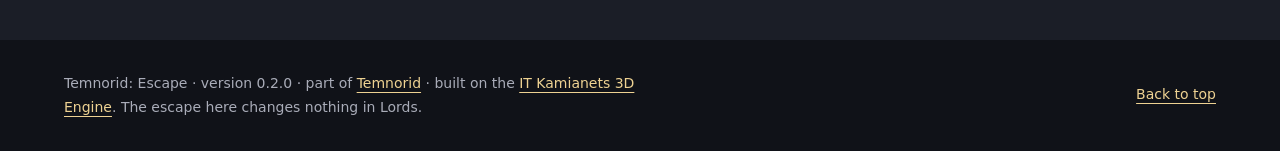
==== commit f3b0a046: "Improve escape website SEO, branding and responsive design" ====
--- a/docs/index.html
+++ b/docs/index.html
@@ -4,58 +4,95 @@
 	<meta charset="utf-8">
 	<meta name="viewport" content="width=device-width, initial-scale=1">
 	<title>Temnorid: Escape</title>
-	<meta name="description" content="Temnorid: Escape is a short adventure, alone or with a friend: a captured scout escapes a watchtower prison through clues, three puzzles and one patrolling guard, seen through fixed cinematic cameras. No weapons, no combat.">
+	<meta name="description" content="Escape a medieval watchtower prison in Temnorid: Escape. Solve three puzzles and slip past a guard, alone or with a friend. Ukrainian game text.">
 	<link rel="canonical" href="https://escape.temnorid.com/">
+	<link rel="icon" href="/favicon.ico" sizes="16x16 32x32 48x48">
+	<link rel="icon" type="image/png" href="/favicon.png" sizes="48x48">
+	<link rel="icon" type="image/svg+xml" href="/favicon.svg" sizes="any">
+	<link rel="apple-touch-icon" href="/apple-touch-icon.png" sizes="180x180">
 	<meta property="og:type" content="website">
+	<meta property="og:site_name" content="Temnorid: Escape">
 	<meta property="og:title" content="Temnorid: Escape">
-	<meta property="og:description" content="Escape from the watchtower prison.">
+	<meta property="og:description" content="Escape a medieval watchtower prison in Temnorid: Escape. Solve three puzzles and slip past a guard, alone or with a friend. Ukrainian game text.">
 	<meta property="og:url" content="https://escape.temnorid.com/">
+	<meta property="og:locale" content="en_US">
+	<meta property="og:image" content="https://escape.temnorid.com/seo-image.png">
+	<meta property="og:image:type" content="image/png">
+	<meta property="og:image:width" content="1200">
+	<meta property="og:image:height" content="630">
+	<meta property="og:image:alt" content="Temnorid: Escape — Find the clues · Unlock the gate">
+	<meta name="twitter:card" content="summary_large_image">
+	<meta name="twitter:title" content="Temnorid: Escape">
+	<meta name="twitter:description" content="Escape a medieval watchtower prison in Temnorid: Escape. Solve three puzzles and slip past a guard, alone or with a friend. Ukrainian game text.">
+	<meta name="twitter:image" content="https://escape.temnorid.com/seo-image.png">
+	<meta name="twitter:image:alt" content="Temnorid: Escape — Find the clues · Unlock the gate">
 	<meta name="theme-color" content="#101218">
-	<style>
-		:root { --accent: #e3b64f; --bg: #101218; --panel: #1b1e27; --line: #2c303c; --text: #eceae4; --muted: #a9acb8; }
-		* { box-sizing: border-box; }
-		html { scroll-behavior: smooth; }
-		body { margin: 0; background: var(--bg); color: var(--text); font: 17px/1.65 system-ui, -apple-system, "Segoe UI", Roboto, sans-serif; }
-		a { color: var(--accent); }
-		.wrap { max-width: 880px; margin: 0 auto; padding: 0 20px; }
-		header.site { border-bottom: 1px solid var(--line); }
-		header.site .wrap { display: flex; align-items: center; justify-content: space-between; padding-top: 14px; padding-bottom: 14px; }
-		.brand { font-weight: 700; color: var(--text); text-decoration: none; letter-spacing: .02em; }
-		nav a { margin-left: 18px; color: var(--muted); text-decoration: none; font-size: 15px; }
-		nav a:hover { color: var(--text); }
-		.hero { padding: 72px 0 56px; border-bottom: 1px solid var(--line); background: radial-gradient(900px 300px at 50% -10%, color-mix(in srgb, var(--accent) 20%, transparent), transparent); }
-		.eyebrow { color: var(--accent); font-weight: 700; letter-spacing: .12em; text-transform: uppercase; font-size: 13px; margin: 0 0 10px; }
-		h1 { font-size: clamp(36px, 7vw, 60px); line-height: 1.08; margin: 0 0 12px; }
-		.tagline { font-size: 22px; margin: 0 0 18px; }
-		.lead { color: var(--muted); max-width: 640px; margin: 0 0 28px; }
-		.btn { display: inline-block; background: var(--accent); color: #101218; font-weight: 700; padding: 13px 24px; border-radius: 10px; text-decoration: none; }
-		.btn[aria-disabled="true"] { background: var(--line); color: var(--muted); cursor: not-allowed; }
-		.fine { color: var(--muted); font-size: 14px; margin: 14px 0 0; }
-		section { padding: 48px 0; border-bottom: 1px solid var(--line); }
-		h2 { font-size: 28px; margin: 0 0 16px; }
-		h3 { font-size: 18px; margin: 24px 0 8px; }
-		p { margin: 0 0 14px; }
-		ol, ul { padding-left: 22px; margin: 0 0 14px; }
-		li { margin-bottom: 8px; }
-		table { width: 100%; border-collapse: collapse; background: var(--panel); border-radius: 10px; overflow: hidden; }
-		th, td { text-align: left; padding: 10px 14px; border-bottom: 1px solid var(--line); vertical-align: top; }
-		th { color: var(--muted); font-weight: 600; font-size: 14px; }
-		tr:last-child td { border-bottom: 0; }
-		td:first-child { white-space: nowrap; font-weight: 600; }
-		.cards { display: grid; gap: 16px; grid-template-columns: repeat(auto-fit, minmax(230px, 1fr)); }
-		.card { background: var(--panel); border: 1px solid var(--line); border-radius: 12px; padding: 18px; }
-		.card h3 { margin-top: 0; }
-		.shot { background: var(--panel); border: 1px dashed var(--line); border-radius: 12px; padding: 38px 18px; text-align: center; color: var(--muted); }
-		.note { background: var(--panel); border-left: 3px solid var(--accent); padding: 14px 16px; border-radius: 6px; color: var(--muted); }
-		footer { padding: 32px 0 56px; color: var(--muted); font-size: 14px; }
-		:focus-visible { outline: 2px solid var(--accent); outline-offset: 3px; }
-		@media (max-width: 560px) { nav a:not(:last-child) { display: none; } }
-	</style>
+	<script type="application/ld+json">
+{
+  "@context": "https://schema.org",
+  "@graph": [
+    {
+      "@type": "WebSite",
+      "@id": "https://escape.temnorid.com/#website",
+      "name": "Temnorid: Escape",
+      "url": "https://escape.temnorid.com/",
+      "inLanguage": "en",
+      "image": "https://escape.temnorid.com/seo-image.png",
+      "about": {
+        "@id": "https://escape.temnorid.com/#game"
+      }
+    },
+    {
+      "@type": "WebPage",
+      "@id": "https://escape.temnorid.com/#webpage",
+      "name": "Temnorid: Escape",
+      "url": "https://escape.temnorid.com/",
+      "description": "Escape a medieval watchtower prison in Temnorid: Escape. Solve three puzzles and slip past a guard, alone or with a friend. Ukrainian game text.",
+      "isPartOf": {
+        "@id": "https://escape.temnorid.com/#website"
+      },
+      "about": {
+        "@id": "https://escape.temnorid.com/#game"
+      },
+      "primaryImageOfPage": {
+        "@type": "ImageObject",
+        "url": "https://escape.temnorid.com/seo-image.png",
+        "width": 1200,
+        "height": 630
+      }
+    },
+    {
+      "@type": "VideoGame",
+      "@id": "https://escape.temnorid.com/#game",
+      "name": "Temnorid: Escape",
+      "url": "https://escape.temnorid.com/",
+      "description": "Escape a medieval watchtower prison in Temnorid: Escape. Solve three puzzles and slip past a guard, alone or with a friend. Ukrainian game text.",
+      "image": "https://escape.temnorid.com/seo-image.png",
+      "thumbnailUrl": "https://escape.temnorid.com/logo.png",
+      "genre": "Puzzle adventure",
+      "gamePlatform": "Windows",
+      "operatingSystem": "Windows 10 or later, 64-bit",
+      "softwareVersion": "0.1.0",
+      "downloadUrl": "https://github.com/WebArtWork/escape.temnorid.com/releases/latest/download/Temnorid-Escape-Setup.exe",
+      "releaseNotes": "https://github.com/WebArtWork/escape.temnorid.com/releases/tag/v0.1.0",
+      "isAccessibleForFree": true,
+      "inLanguage": "uk",
+      "publisher": {
+        "@type": "Organization",
+        "name": "Temnorid",
+        "url": "https://temnorid.com/"
+      }
+    }
+  ]
+}
+</script>
+	<link rel="stylesheet" href="./site.css">
 </head>
 <body>
+<a class="skip-link" href="#main">Skip to content</a>
 	<header class="site">
 		<div class="wrap">
-			<a class="brand" href="./">Temnorid: Escape</a>
+			<a class="brand" href="./"><img src="./logo.svg" alt="" width="44" height="44">Temnorid: Escape</a>
 			<nav aria-label="Main menu">
 				<a href="#about">About</a>
 				<a href="#features">Features</a>
@@ -65,29 +102,22 @@
 		</div>
 	</header>
 
-	<main>
-		<div class="hero">
-			<div class="wrap">
-				<p class="eyebrow">A Temnorid game · Windows · Android and iOS builds not published yet · version 0.2.0</p>
+	<main id="main" tabindex="-1">
+		<div class="hero"><div class="wrap hero-grid"><div class="hero-copy">
+				<p class="eyebrow">A prison escape</p>
 				<h1>Temnorid: Escape</h1>
 				<p class="tagline">Escape from the watchtower prison.</p>
-				<p class="lead">A scout is caught near a village storehouse and locked in a cell. No weapons and no combat: read the clues, solve three puzzles, slip past one patrolling guard and leave by the service gate. About 10–15 minutes, played through classic fixed cameras. The text of the game is in Ukrainian.</p>
+				<p class="lead">Read the clues, solve three puzzles and slip past the guard.</p>
 				<a class="btn" href="https://github.com/WebArtWork/escape.temnorid.com/releases/latest/download/Temnorid-Escape-Setup.exe">Download for Windows</a>
-				<p class="fine">Free · Windows 10 or newer.</p>
-			</div>
-		</div>
+				<p class="fine">Free · Windows 10 or later, 64-bit<br>In development<br>Game text: Ukrainian</p>
+			</div><figure class="brand-art"><img src="./logo.svg" alt="" width="1024" height="1024"><figcaption>Find the clues · Unlock the gate</figcaption></figure></div></div>
 
-		<section id="about">
-			<div class="wrap">
-				<h2>About</h2>
+		<section id="about" aria-labelledby="about-title"><div class="wrap section-grid"><div class="section-intro"><h2 id="about-title">About</h2></div><div class="section-body"><p>A scout is caught near a village storehouse and locked in a cell. No weapons and no combat: read the clues, solve three puzzles, slip past one patrolling guard and leave by the service gate. About 10–15 minutes, played through classic fixed cameras. The text of the game is in Ukrainian.</p>
 				<p>Your mission failed. The patrol took your gear, and at dawn you will face the village elder. The guards are ordinary people doing their duty, and the prison is plain stone, wood and iron. You win by noticing the clue, working out the mechanism and choosing your moment.</p>
 				<p class="note">The graphics are made of simple shapes for now: the game was built to be played first and polished later. There is no magic and there are no creatures in this episode.</p>
-			</div>
-		</section>
+			</div></div></section>
 
-		<section id="features">
-			<div class="wrap">
-				<h2>Features</h2>
+		<section id="features" aria-labelledby="features-title"><div class="wrap section-grid"><div class="section-intro"><h2 id="features-title">Features</h2></div><div class="section-body">
 				<ul>
 					<li>Fixed cinematic cameras for every room, with smooth cuts at the doorways.</li>
 					<li>Three fair puzzles in one unbroken chain: a cell latch, a records cabinet with symbols, a gate with a two-part key and two levers.</li>
@@ -107,14 +137,11 @@
 				</div>
 				<h3>Screenshots</h3>
 				<div class="shot">Screenshots will appear with the first release.</div>
-			</div>
-		</section>
+			</div></div></section>
 
-		<section id="controls">
-			<div class="wrap">
-				<h2>Controls</h2>
+		<section id="controls" aria-labelledby="controls-title"><div class="wrap section-grid"><div class="section-intro"><h2 id="controls-title">Controls</h2></div><div class="section-body">
 				<table>
-					<thead><tr><th>Action</th><th>Keys</th></tr></thead>
+					<thead><tr><th scope="col">Action</th><th scope="col">Keys</th></tr></thead>
 					<tbody>
 						<tr><td>Move</td><td>WASD or arrow keys</td></tr>
 						<tr><td>Move faster</td><td>Left Shift</td></tr>
@@ -128,56 +155,40 @@
 				<p class="fine">Keyboard and mouse, or touch on a phone (see Phones). Your game is saved on your PC.</p>
 				<h3>System requirements</h3>
 				<p>Windows 10 or newer, 64-bit, a graphics card that runs Direct3D 11. The game is light; it has not been measured on a range of machines, so no frame-rate promises are made.</p>
-			</div>
-		</section>
+			</div></div></section>
 
-		<section id="others">
-			<div class="wrap">
-				<h2>Playing with others</h2>
+		<section id="others" aria-labelledby="others-title"><div class="wrap section-grid"><div class="section-intro"><h2 id="others-title">Playing with others</h2></div><div class="section-body">
 				<p>Two prisoners can share one prison. Choose <strong>Play with others</strong> in the main menu: one player hosts, the other joins with the address it shows or an online code. The host's game decides the puzzles, items, doors and the guard; each of you has your own camera. If the guard sees either of you, you both go back to the corridor; whoever walks out through the gate ends the escape for both. Online games are not saved, so they never touch your own saved game.</p>
-			</div>
-		</section>
+			</div></div></section>
 
-		<section id="phones">
-			<div class="wrap">
-				<h2>Phones</h2>
+		<section id="phones" aria-labelledby="phones-title"><div class="wrap section-grid"><div class="section-intro"><h2 id="phones-title">Phones</h2></div><div class="section-body">
 				<p>Android and iOS builds are made from Unity Build Profiles. On a phone you walk with the thumb stick, use the Action button to take, use or hide, hold Run to go faster, and the bottom tabs open the inventory and the journal. They have not been tried on a device yet, and no phone build is published.</p>
-			</div>
-		</section>
+			</div></div></section>
 
-		<section id="updates">
-			<div class="wrap">
-				<h2>Updates</h2>
+		<section id="updates" aria-labelledby="updates-title"><div class="wrap section-grid"><div class="section-intro"><h2 id="updates-title">Updates</h2></div><div class="section-body">
 				<p>The Windows game updates itself from the newest GitHub release when it starts. You can turn this off in Profile.</p>
-			</div>
-		</section>
+			</div></div></section>
 
-		<section id="lords">
-			<div class="wrap">
-				<h2>Part of the world of Temnorid</h2>
+		<section id="lords" aria-labelledby="lords-title"><div class="wrap section-grid"><div class="section-intro"><h2 id="lords-title">Part of the world of Temnorid</h2></div><div class="section-body">
 				<p>The first time you press Play, a sign-in screen like the one in Lords offers <strong>Sign in with Google</strong> (on Windows, when it is set up on the device), <strong>Play as a guest</strong> or <strong>Play offline</strong>. You can sign in later from Profile, and a signed-in player starts with their Google name. The episode plays the same with or without an account, and offline.</p>
 				<p>Escape does not read or write anything in Lords: the capture of the scout is a local stand-in, and the escape changes nothing in Lords.</p>
-			</div>
-		</section>
+			</div></div></section>
 
-		<section id="download">
-			<div class="wrap">
-				<h2>Download</h2>
-				<p><a class="btn" href="https://github.com/WebArtWork/escape.temnorid.com/releases/latest/download/Temnorid-Escape-Setup.exe">Download Temnorid-Escape-Setup.exe</a></p>
+		<section id="download" aria-labelledby="download-title"><div class="wrap section-grid"><div class="section-intro"><h2 id="download-title">Download</h2></div><div class="section-body"><p class="release-status">Latest published installer: <a href="https://github.com/WebArtWork/escape.temnorid.com/releases/tag/v0.1.0">0.1.0</a>. Development version: 0.2.0. This page describes the development version; some features are not in the published installer yet.</p><p class="release-meta">A Temnorid game · Windows · Android and iOS builds not published yet · version 0.2.0</p><p class="fine">Free · Windows 10 or newer.</p>
+				<p><a class="btn" href="https://github.com/WebArtWork/escape.temnorid.com/releases/latest/download/Temnorid-Escape-Setup.exe">Download for Windows</a></p>
 				<ol>
 					<li>Download the installer and run it.</li>
 					<li>Windows may warn about an unknown publisher, because the installer is not signed yet. Choose <strong>More info</strong>, then <strong>Run anyway</strong>.</li>
 					<li>Start Temnorid: Escape from the Start menu.</li>
 				</ol>
 				<p class="fine">Requires Windows 10 or later, 64-bit. All releases and release notes: <a href="https://github.com/WebArtWork/escape.temnorid.com/releases">GitHub Releases</a>.</p>
-			</div>
-		</section>
+			</div></div></section>
 	</main>
 
 	<footer>
 		<div class="wrap">
 			<p>Temnorid: Escape · version 0.2.0 · part of <a href="https://temnorid.com">Temnorid</a> · built on the <a href="https://3d.itkamianets.com">IT Kamianets 3D Engine</a>. The escape here changes nothing in Lords.</p>
-		</div>
+		<a class="back-top" href="#main">Back to top</a></div>
 	</footer>
 </body>
 </html>
--- a/docs/site.css
+++ b/docs/site.css
@@ -0,0 +1,89 @@
+:root { --accent: #e3b64f; --bg: #101218; --panel: #1b1e27; --line: #2c303c; --text: #eceae4; --muted: #a9acb8; --accent-soft: #eed292; --button-text: #101218; }
+
+:root { color-scheme: dark; --radius: .75rem; }
+* { box-sizing: border-box; }
+html { scroll-padding-top: 7rem; }
+body { margin: 0; background: var(--bg); color: var(--text); font: 1rem/1.65 system-ui,-apple-system,"Segoe UI",Roboto,sans-serif; }
+a { color: var(--accent-soft); text-underline-offset: .25rem; }
+a:hover { color: var(--text); }
+:focus-visible { outline: .125rem solid var(--accent-soft); outline-offset: .25rem; }
+::selection { background: var(--accent); color: var(--button-text); }
+.wrap { width: min(100% - 3rem,72rem); margin-inline: auto; }
+.skip-link { position: absolute; top: -6rem; left: 1.5rem; z-index: 4; background: var(--accent); color: var(--button-text); padding: .75rem 1.5rem; border-radius: .625rem; }
+.skip-link:focus { top: 1rem; }
+header.site { position: sticky; top: 0; z-index: 2; background: var(--bg); border-bottom: .0625rem solid var(--line); }
+header.site .wrap { display: flex; align-items: center; justify-content: space-between; min-height: 5.5rem; gap: 1.5rem; }
+.brand { display: inline-flex; align-items: center; gap: .75rem; font-weight: 700; text-decoration: none; color: var(--text); min-height: 2.75rem; }
+.brand img { width: 2.75rem; height: 2.75rem; border-radius: .625rem; flex: none; }
+nav { display: flex; align-items: center; gap: 1.5rem; }
+nav a { display: inline-flex; align-items: center; justify-content: center; min-height: 2.75rem; text-decoration: none; color: var(--muted); }
+nav a:last-child { border: .0625rem solid var(--line); border-radius: .625rem; background: var(--panel); color: var(--text); padding-inline: 1.5rem; }
+nav a:last-child:hover { border-color: var(--accent); }
+h1,h2,h3,p,figure { margin: 0; }
+h1,h2,h3 { text-wrap: balance; }
+.hero { padding-block: 5rem; }
+.hero-grid { display: grid; grid-template-columns: minmax(0,1.35fr) minmax(0,1fr); align-items: center; gap: 4rem; }
+.eyebrow { color: var(--accent-soft); font-size: .875rem; font-weight: 600; letter-spacing: .08em; text-transform: uppercase; margin-bottom: 1.5rem; }
+h1 { font-size: clamp(3rem,5.5vw,5rem); line-height: 1.04; letter-spacing: -.05em; font-weight: 700; }
+.tagline { font-size: 1.5rem; line-height: 1.35; margin-top: 1.5rem; max-width: 30ch; }
+.lead { color: var(--muted); max-width: 48ch; margin-top: 1.5rem; }
+.hero .btn { margin-top: 2rem; }
+.btn { display: inline-flex; align-items: center; justify-content: center; min-height: 3.5rem; padding: 1rem 1.5rem; border-radius: .625rem; background: var(--accent); color: var(--button-text); font-weight: 700; text-decoration: none; text-align: center; max-width: 100%; overflow-wrap: anywhere; }
+.btn:hover { background: var(--accent-soft); color: var(--bg); }
+.fine { font-size: .875rem; color: var(--muted); line-height: 1.6; }
+.hero .fine { margin-top: 1.5rem; }
+.brand-art { background: var(--panel); padding: 2rem; border-radius: var(--radius); }
+.brand-art img { display: block; width: 100%; max-width: 20rem; height: auto; margin-inline: auto; }
+.brand-art figcaption { font-size: .875rem; color: var(--accent-soft); border-top: .0625rem solid var(--line); padding-top: 1.5rem; margin-top: 1rem; }
+section { padding-block: 4rem; border-top: .0625rem solid var(--line); }
+.section-grid { display: grid; grid-template-columns: minmax(0,1fr) minmax(0,2fr); gap: 4rem; align-items: start; }
+h2 { font-size: 2rem; line-height: 1.2; letter-spacing: -.035em; }
+h3 { font-size: 1.25rem; line-height: 1.4; font-weight: 600; letter-spacing: -.015em; }
+.section-body { min-width: 0; }
+.section-body > * + * { margin-top: 1.5rem; }
+.section-body > h3 { margin-top: 2rem; }
+.section-body p { max-width: 68ch; color: var(--muted); }
+.section-body strong { color: var(--text); font-weight: 600; }
+ol,ul { padding-left: 1.5rem; margin: 0; color: var(--muted); }
+li { padding-left: .25rem; margin-bottom: .75rem; }
+li::marker { color: var(--accent-soft); font-weight: 600; }
+ol li { padding-left: .5rem; margin-bottom: 1rem; }
+.cards { display: grid; grid-template-columns: repeat(auto-fit,minmax(min(100%,15rem),1fr)); gap: 1rem; }
+.card { display: flex; flex-direction: column; padding: 1.5rem; background: var(--panel); border: .0625rem solid var(--line); border-radius: var(--radius); }
+.card p { flex: 1; margin-top: .75rem; }
+.note { background: var(--panel); padding: 1.5rem; border-radius: .375rem; font-size: .875rem; }
+table { width: 100%; border-collapse: collapse; text-align: left; }
+caption { color: var(--muted); font-size: .875rem; text-align: left; margin-bottom: 1rem; }
+th,td { padding: 1rem .75rem; border-bottom: .0625rem solid var(--line); vertical-align: top; overflow-wrap: anywhere; }
+thead th { color: var(--muted); font-weight: 600; font-size: .875rem; }
+td { color: var(--muted); }
+td:first-child { color: var(--text); font-weight: 600; width: 38%; }
+.shot { background: var(--panel); padding: 1.5rem; border-radius: var(--radius); color: var(--muted); font-size: .875rem; }
+.release-meta { color: var(--accent-soft); font-size: .875rem; }
+#download { background: var(--panel); }
+#download .section-intro h2 { font-size: 2.5rem; }
+footer { color: var(--muted); font-size: .875rem; padding-block: 2rem; }
+footer .wrap { display: flex; flex-wrap: wrap; justify-content: space-between; align-items: start; gap: 1.5rem; }
+footer p { max-width: 68ch; }
+.back-top { display: inline-flex; align-items: center; min-height: 2.75rem; }
+@media (max-width:900px) { .hero-grid,.section-grid { gap: 2rem; } .brand-art { padding: 1.5rem; } nav { gap: 1rem; } }
+@media (max-width:700px) {
+ html { scroll-padding-top: 1.5rem; }
+ header.site { position: relative; }
+ header.site .wrap { flex-wrap: wrap; gap: 0; padding-top: 1rem; }
+ .brand { padding-bottom: .75rem; }
+ nav { width: 100%; flex-wrap: wrap; justify-content: space-between; gap: .5rem; border-top: .0625rem solid var(--line); padding-block: .5rem; }
+ nav a { flex: 1; padding-inline: .25rem; text-align: center; }
+ nav:has(a:nth-child(4)) { display: grid; grid-template-columns: repeat(2,minmax(0,1fr)); gap: .25rem .75rem; }
+ nav a:last-child { padding-inline: .75rem; }
+ .hero { padding-block: 3rem; }
+ .hero-grid,.section-grid { grid-template-columns: minmax(0,1fr); gap: 2rem; }
+ h1 { font-size: clamp(2.75rem,11vw,4rem); }
+ .hero .btn { display: flex; width: 100%; }
+ .brand-art img { max-width: 12rem; }
+ section { padding-block: 3rem; }
+ .cards { grid-template-columns: minmax(0,1fr); }
+ th,td { padding: .75rem .5rem; }
+ footer .wrap { flex-direction: column; }
+}
+@media (prefers-reduced-motion:no-preference) { html { scroll-behavior: smooth; } }
